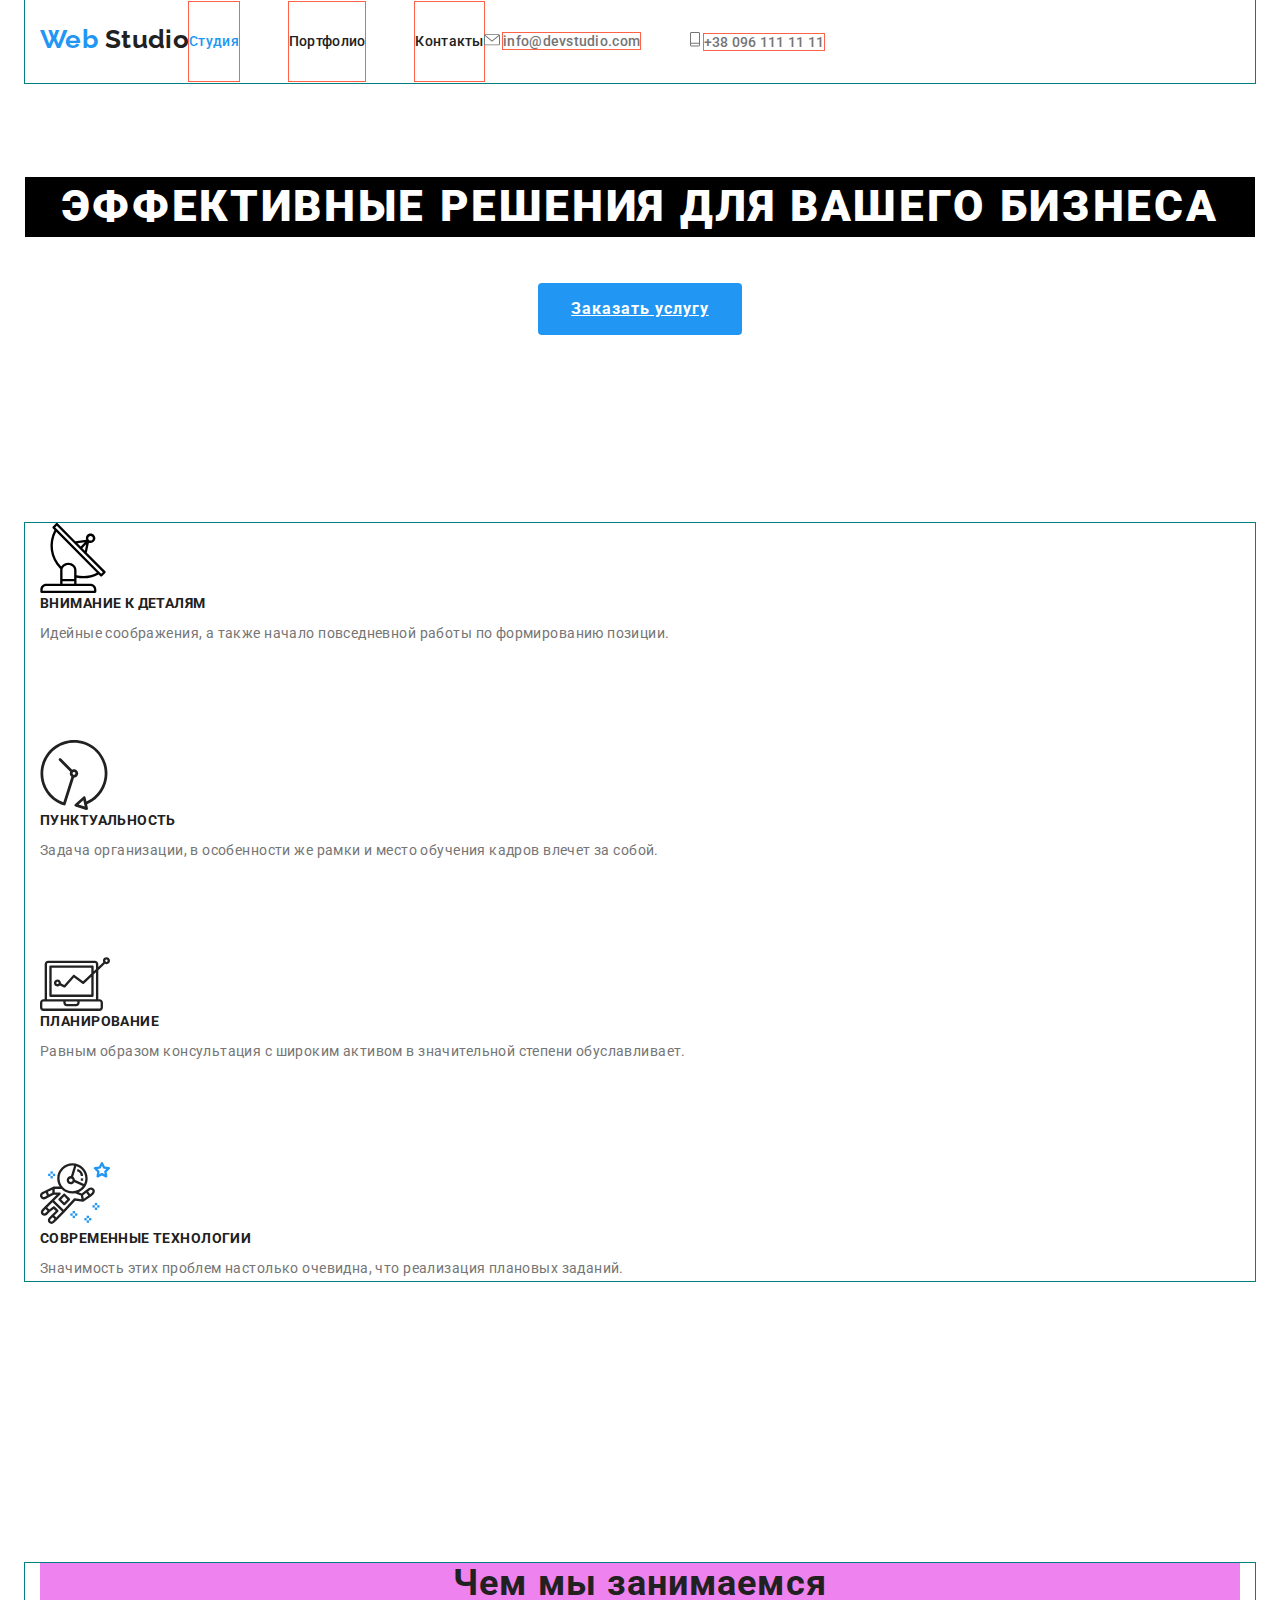
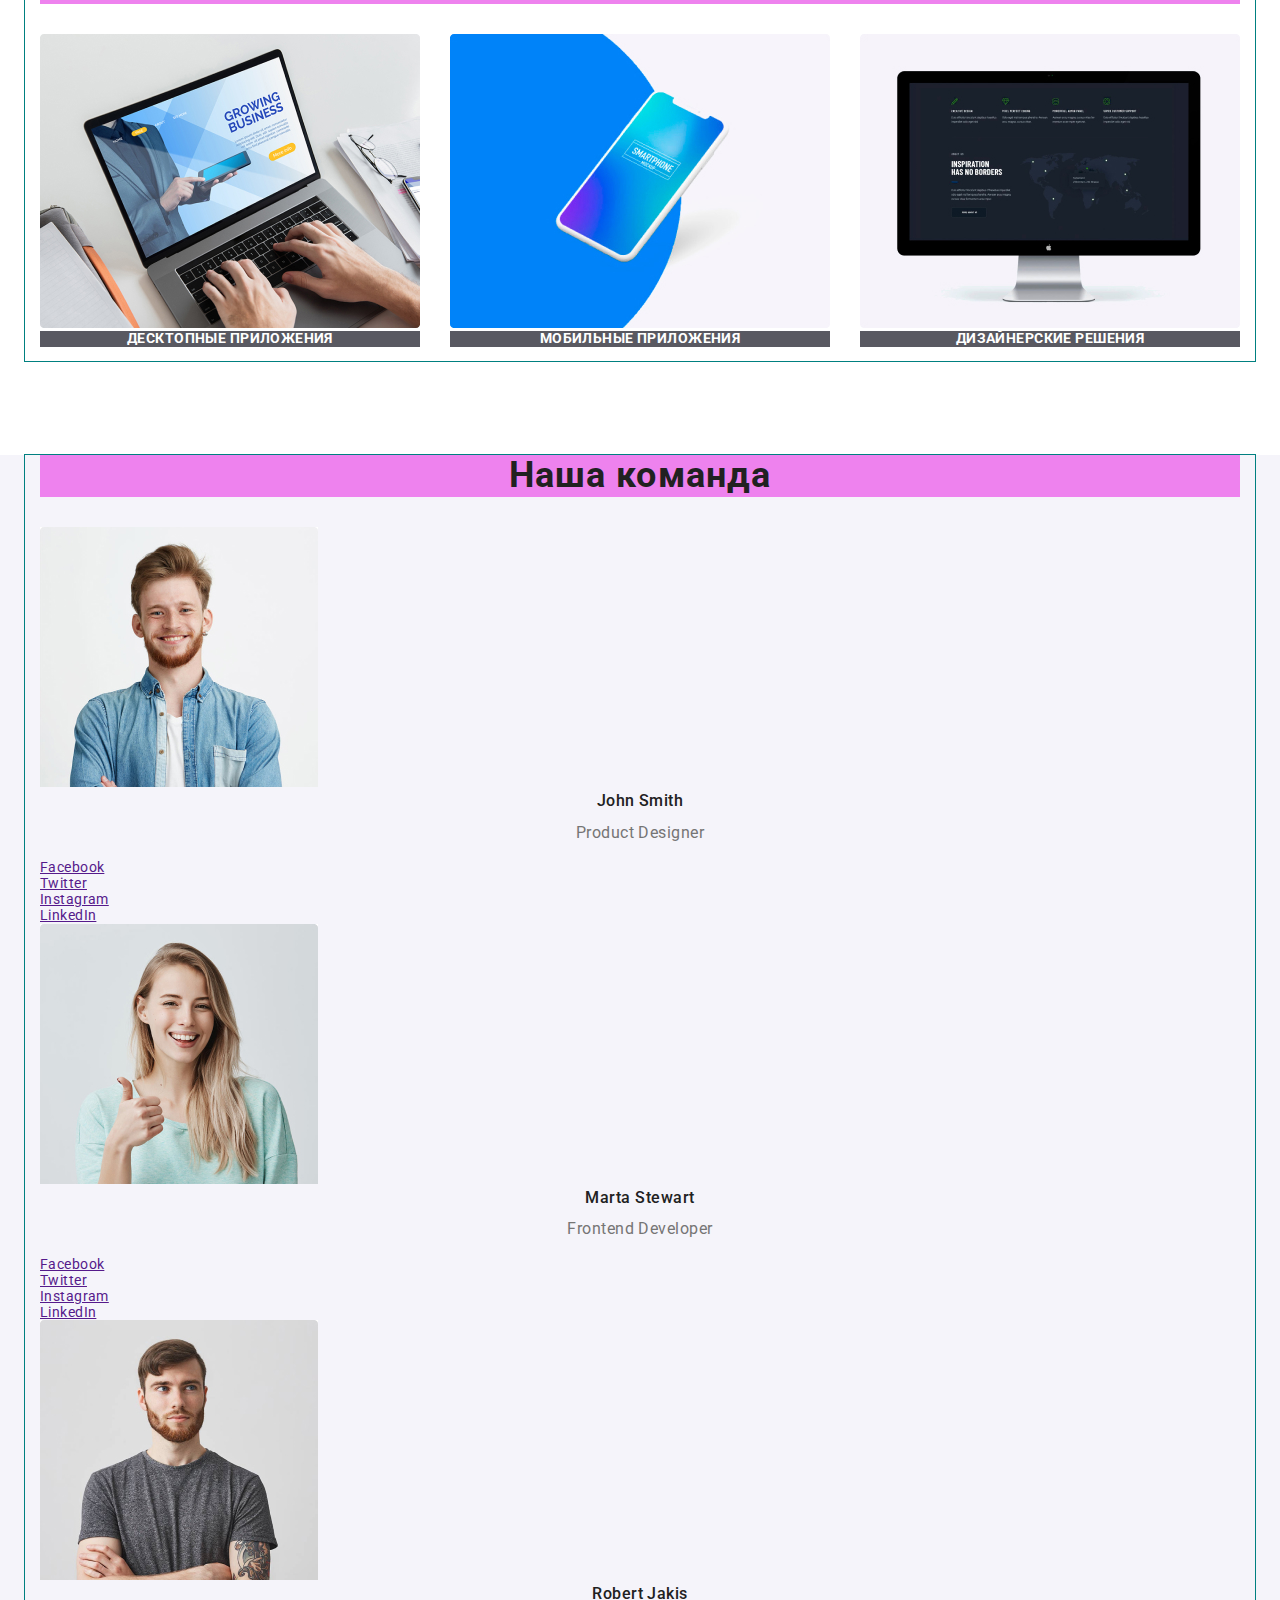
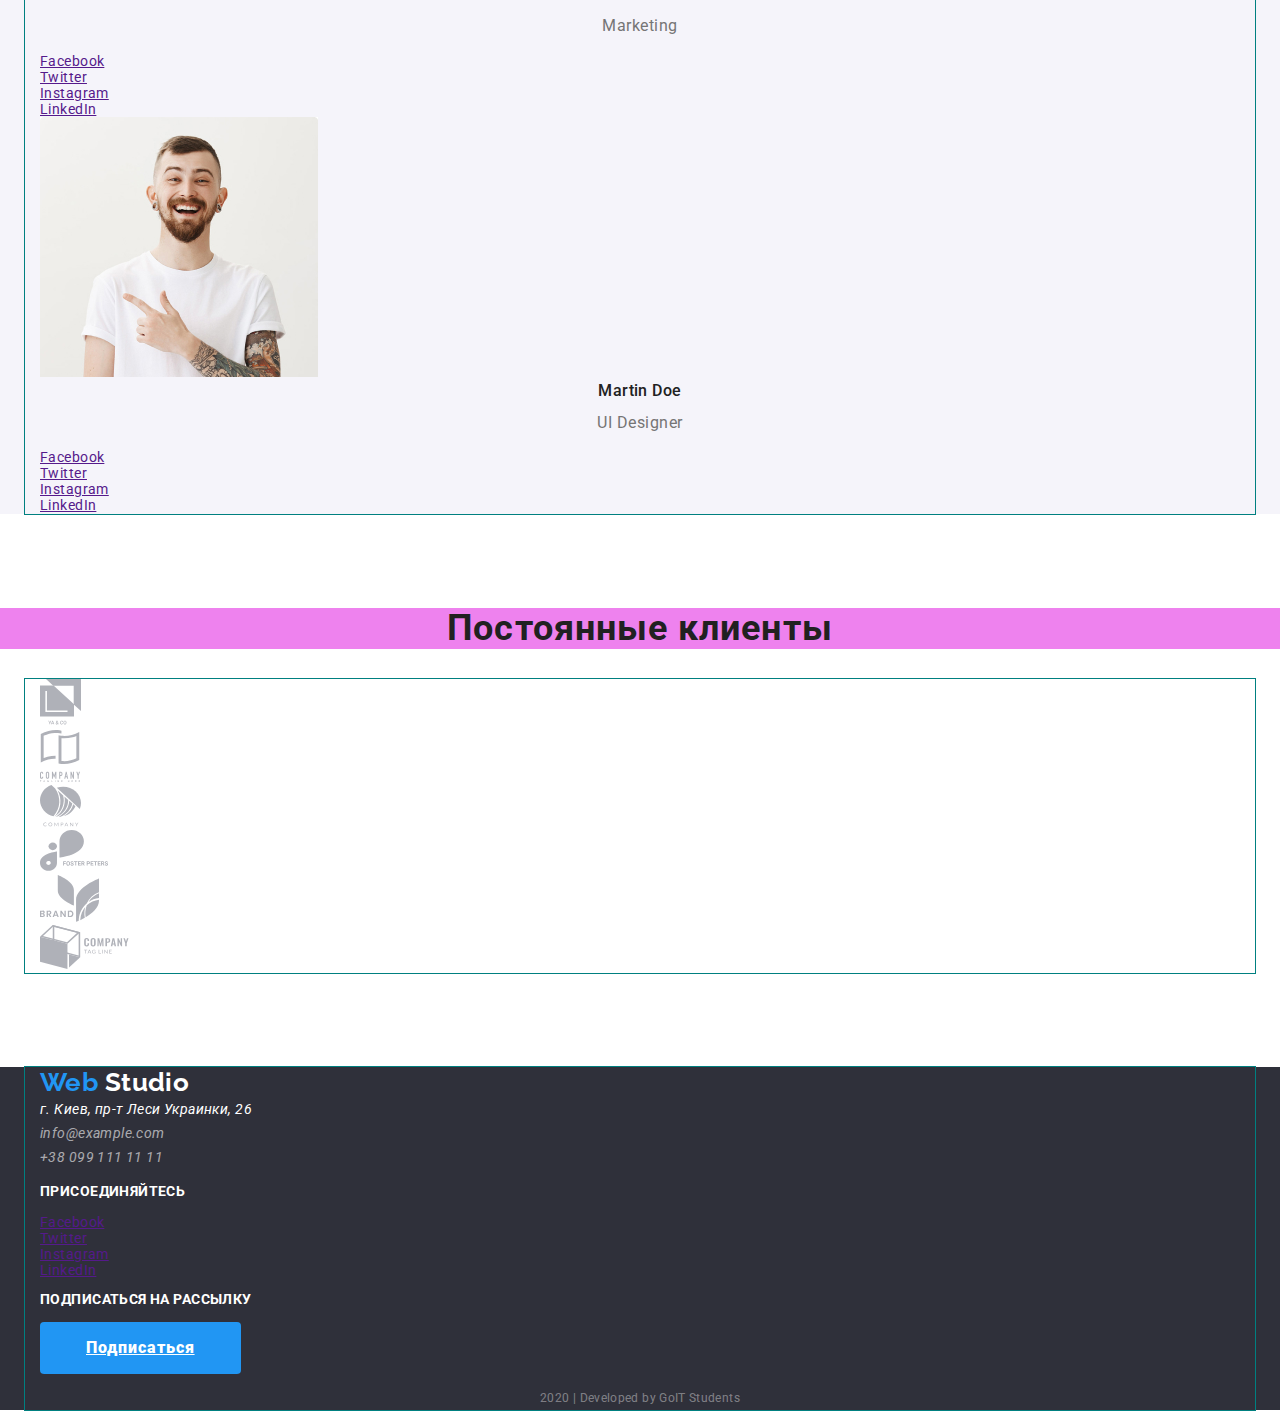
==== index.html @ ac3a770d "добавляет позхиционирование в хедерер" ====
<!DOCTYPE html>
<html lang="ru">
<head>
    <meta charset="UTF-8">
    <meta name="viewport" content="width=device-width, initial-scale=1.0">
    <title>Homework 2</title>
    <link href="https://fonts.googleapis.com/css2?family=Raleway:wght@700&family=Roboto:wght@400;500;700;900&display=swap" rel="stylesheet">
    <link rel="stylesheet" href="https://cdnjs.cloudflare.com/ajax/libs/modern-normalize/0.6.0/modern-normalize.min.css">
    <link rel="stylesheet" href="./css/common.css">
    <link rel="stylesheet" href="./css/styles.css">
    </head>
<body>
  
    <!--Шапка проэкта-->
  <header>
  <div class="container ">
    <div class="page-header">
      <nav class="main-nav">
        <div class="logo"><a lang="en" href="" class="logo">  Web <span class="back">Studio</span> </a></div>
          <ul class="site-nav list">
            <li class="item"><a href="./index.html" class="link current">Студия</a></li>
            <li class="item"><a href="./portfolio.html" class="link">Портфолио</a></li>
            <li class="item"><a href="./contacts.html" class="link">Контакты</a></li>
          </ul>
      </nav>

       <ul class="connection-nav list">
          <li class="item"><img src="./images/Vector.svg" alt="address mail">
            <a href="mailto:info@devstudio.com" class="link">info@devstudio.com</a></li>
          <li class="item"><img src="./images/Vector1.svg" alt="number tel">
            <a href="tel:+30961111111" class="link">+38 096 111 11 11</a></li>
        </ul>
    </div>
  </header>
    
  <!--Банер-->
  <main>
  <section class="section">
     <div class="section-hero">
        <h1 class="service">ЭФФЕКТИВНЫЕ РЕШЕНИЯ ДЛЯ ВАШЕГО БИЗНЕСА</h1>
        <a href="" class="button primary">Заказать услугу</a>
    </div>
  </section>
  
  <!--Функционал-->
  <section class="section">
    <div class="container">
      <ul class="features">
        <li> 
            <a href=""><img src="./images/sputnik.svg" alt="спутник"></a>
            <h2 class="title">ВНИМАНИЕ К ДЕТАЛЯМ</h2>
            <p class="text">Идейные соображения, а также начало повседневной работы по формированию позиции.</p>
        </li>
        <li>
            <a href=""><img src="./images/clock.svg" alt="часы"></a>
            <h2 class="title">Пунктуальность</h2>
            <p class="text">Задача организации, в особенности же рамки и место обучения кадров влечет за собой.</p>
        </li>
        <li>
            <a href=""><img src="./images/diagram.svg" alt="диаграмма"></a>
            <h2 class="title">Планирование</h2>
            <p class="text">Равным образом консультация с широким активом в значительной степени обуславливает.</p>

        </li>
        <li>
            <a href=""><img src="./images/astronaut.svg" alt="астронавт"></a>
            <h2 class="title">Современные технологии</h2>
            <p class="text">Значимость этих проблем настолько очевидна, что реализация плановых заданий.</p>
        </li>
    </ul>
    </div>
  </section>
    
  <!-- Перечень занятий -->
  <section class="section">
    <div class="container">
      <h2 class="section-title">Чем мы занимаемся</h2>
        <ul class="scroll">
         <li class="works">
          <a href=""> <img src="./images/box1.jpg" width="380" height="294" alt="картинка"></a>    
          <h3 class="title">ДЕСКТОПНЫЕ ПРИЛОЖЕНИЯ</h3>
          </li>
          <li class="works">
          <a href=""><img src="./images/box2.jpg" width="380" height="294" alt="картинка"></a>
          <h3 class="title">МОБИЛЬНЫЕ ПРИЛОЖЕНИЯ</h3>
          </li>
          <li class="works">
          <a href=""><img src="./images/box3.jpg" width="380" height="294" alt="картинка"></a>    
          <h3 class="title">ДИЗАЙНЕРСКИЕ РЕШЕНИЯ</h3>
          </li>
        </ul>        
    </div>    
  </section>
  
  <!--Команда-->
  <section class="section-team">
   <div class="container">
    <h2 class="section-title">Наша команда</h2>
    <ul class="team">
      <li>
         <img src="./images/john.jpg" width="278" height="260" alt="фото">
         <h3 class="title">John Smith</h3>
         <p class="profession">Product Designer</p>
    <ul>
      <li><a href="" aria-label="Ссылка на Facebook">Facebook</a></li>
      <li><a href="" aria-label="Ссылка на Twitter">Twitter</a></li>
      <li><a href="" aria-label="Ссылка на Instagram">Instagram</a></li>
      <li><a href="" aria-label="Ссылка на LinkedIn">LinkedIn</a></li>
    </ul>
      </li>
      <li>
        <img src="./images/marta.jpg" width="278" height="260" alt="фото">
        <h3 class="title">Marta Stewart</h3>
        <p class="profession">Frontend Developer</p>
        <ul>
        <li><a href="" aria-label="Ссылка на Facebook">Facebook</a></li>
        <li><a href="" aria-label="Ссылка на Twitter">Twitter</a></li>
        <li><a href="" aria-label="Ссылка на Instagram">Instagram</a></li>
        <li><a href="" aria-label="Ссылка на LinkedIn">LinkedIn</a></li>
    </ul>
      </li>
      <li>
        <img src="./images/robert.jpg" width="278" height="260" alt="фото">
        <h3 class="title">Robert Jakis</h3>
        <p class="profession">Marketing</p>
    <ul>
        <li><a href="" aria-label="Ссылка на Facebook">Facebook</a></li>
        <li><a href="" aria-label="Ссылка на Twitter">Twitter</a></li>
        <li><a href="" aria-label="Ссылка на Instagram">Instagram</a></li>
        <li><a href="" aria-label="Ссылка на LinkedIn">LinkedIn</a></li>
    </ul>
      </li>
      <li>
        <img src="./images/Martin.jpg" width="278" height="260" alt="фото">
        <h3 class="title">Martin Doe</h3>
        <p class="profession">UI Designer</p>
        <ul>
            <li><a href="" aria-label="Ссылка на Facebook">Facebook</a></li>
            <li><a href="" aria-label="Ссылка на Twitter">Twitter</a></li>
            <li><a href="" aria-label="Ссылка на Instagram">Instagram</a></li>
            <li><a href="" aria-label="Ссылка на LinkedIn">LinkedIn</a></li>
        </ul>
      </li>
     </ul>  
   </div>    
  </section>
  
  <!--Clients-->
  <section class="section">
    <h2 class="section-title">Постоянные клиенты</h2>
    <div class="container">
      <ul class="clients">
        <li><a href=""><img src="./images/Client1.svg" alt="компания"></a></li>
        <li><a href=""><img src="./images/Client2.svg" alt="компания"></a></li>
        <li><a href=""><img src="./images/Client3.svg" alt="компания"></a></li>
        <li><a href=""><img src="./images/Client4.svg" alt="компания"></a></li>
        <li><a href=""><img src="./images/Client5.svg" alt="компания"></a></li>
        <li><a href=""><img src="./images/Client6.svg" alt="компания"></a></li>
    </ul>
    </div>
  </section>
  </main>
    
  <!--Футер-->
  <footer>
    <div class="container">
      <a lang="en" href="" class="logo">Web <span class="wite">Studio</span></a>
    <address class="address">
        г. Киев, пр-т Леси Украинки, 26
    </address>

    <address class="contacts-address">
      <ul>
        <li><a href="mailto:info@example.com" class="link">info@example.com</a></li>
        <li><a href="tel:+380991111111" class="link">+38 099 111 11 11</a></li>
      </ul>
    </address>
    <p class="finish">ПРИСОЕДИНЯЙТЕСЬ</p>
    <ul>
        <li><a href="" aria-label="Ссылка на Facebook">Facebook</a></li>
        <li><a href="" aria-label="Ссылка на Twitter">Twitter</a></li>
        <li><a href="" aria-label="Ссылка на Instagram">Instagram</a></li>
        <li><a href="" aria-label="Ссылка на LinkedIn">LinkedIn</a></li>
    </ul>
    <p class="finish">ПОДПИСАТЬСЯ НА РАССЫЛКУ</p>
    <a href="" class="button secondary">Подписаться</a>
    <p class="developed">2020 | Developed by GoIT Students </p>
    </div>
  </footer>

  </body>
  </html>
---- css/common.css ----
:root{
    --primary-text-color: #757575;
    --title-text-color: #212121;
    --accent-color: #2196F3;
    --wite-color: #FFFFFF;
    --fill-silver: #F5F4FA;
  
}

body{
    background-color: var(--wite-color);
    color: var(--title-text-color);

    font-family: Roboto, sans-serif;
    font-size: 14px;
    letter-spacing: 0.03em
        
}

.logo{
    padding-top: 24px;
    padding-bottom: 25px;

    color: var(--accent-color);

    font-family: Raleway, sans-serif ;
    font-weight: 700;
    font-size: 26px;
    line-height: 1.2;
    text-decoration: none;
}
.logo:hover,
.logo:focus{
    color: var(--accent-color);
}

ul{
    list-style: none;
    margin-bottom: 0;
    margin-top: 0;
    padding: 0;
}

/* Site nav */

.site-nav{
    display: flex;
    align-items: center;   
}

.site-nav .item + .item{
    margin-left: 50px;
}

.site-nav .link{
    display: block;
    padding-top: 32px;
    padding-bottom: 32px;

    color: var(--title-text-color);
    font-weight: 500;
    line-height: 1.14;
    letter-spacing: 0.02em;
    text-decoration: none;

    outline: 1px solid tomato;
}

.site-nav .link:hover, 
.site-nav .link:focus{
    color: var(--accent-color);
}

.site-nav .link.current{
    color: var(--accent-color);
} 

.connection-nav .item {
    padding-top: 32px;
    padding-bottom: 32px;
}

.connection-nav{
    display: flex;
    align-items: center;
}

.connection-nav .item + .item{
    margin-left: 50px;
}
.connection-nav .link{
    color: var(--primary-text-color);

    font-weight: 500;
    line-height: 1.14;
    letter-spacing: 0.02em;
    text-decoration: none;
    outline: 1px solid tomato;
}

.connection-nav .link:hover,
.connection-nav .link:focus{
    color: var(--accent-color);
}

/* footer */

footer{
    background-color: #2F303A;   
}

.address{
    color: var(--wite-color);
    font-weight: 400;
    font-size: 14px;
    line-height: 1.71;
    letter-spacing: 0.03em;
}

.contacts-address .link{
    color: rgba(255, 255, 255, 0.6);
    font-weight: 400;
    font-size: 14px;
    line-height: 1.71;
    letter-spacing: 0.03em;
    text-decoration: none;
}

.developed{
    color: rgba(255, 255, 255, 0.4);
    font-weight: normal;
    font-size: 12px;
    line-height: 2;
    text-align: center;
    letter-spacing: 0.03em;
}

.finish{
    color: var(--wite-color);
    font-weight: bold;
    font-size: 14px;
    line-height: 1.14;
    letter-spacing: 0.03em;
    text-transform: uppercase;
}
---- css/styles.css ----
/* Основной цвет текста #212121 */

/* Вторичный цвет текста #757575 */

/* белый цвет #FFFFFF */

/* вторичный цвет фона #F5F4FA */

/* акцент  #2196F3 */

/* Оформление слова Studio */
.wite{
    color: var(--wite-color);
}
.back{
    color: var(--title-text-color);
    font-family: Raleway
}

/* Button */

.button{
    color: var(--wite-color);
    background: var(--accent-color);

    display: inline-block;
    align-items: center;
    text-align: center;
    border-radius: 4px;
    min-width: 200px;
    border: 1px solid transparent;

}

.button.primary{
    font-weight: 700;
    font-size: 16px;
    line-height: 1.87;
    letter-spacing: 0.06em;

    padding: 10px 32px;
}

.button.secondary{
    font-weight: 900;
    font-size: 16px;
    line-height: 1.87;
    letter-spacing: 0.06em;

    padding: 10px 45px;
}

/* Разметка шапки */

.container{
    margin-left: auto;
    margin-right: auto;
    padding-left: 15px;
    padding-right: 15px;
    
    width: 1230px;

    outline: 1px solid teal;
}

.main-nav{
    display: flex;
}

.page-header{
    display: flex;
}


/* Hero */

.section-hero .service{
    font-weight: 900;
    font-size: 44px;
    line-height: 1.36;
    letter-spacing: 0.06em;
    text-transform: uppercase;
    margin-top: 0;
    margin-bottom: 46px;

    color: var(--wite-color);;
    background-color: black;
}

.section-hero{
    width: 1230px;
    margin-left: auto;
    margin-right: auto;
    text-align: center;
}

/* Section */

.section{
    padding-top: 94px;
    padding-bottom: 94px;
}

.section-title{
    margin-top: 0px;
    
    color: var(--title-text-color);
    font-weight: 700;
    font-size: 36px;
    line-height: 1.16;
    text-align: center;
    letter-spacing: 0.03em;

    background-color: violet;
}


/* Feauters */

.features .title{
    margin-top: 0px;
    margin-bottom: 10px;
    color: var(--titlt-text-color);
    font-weight: 700;
    font-size: 14px;
    line-height: 1.14;
    letter-spacing: 0.03em;
    text-transform: uppercase;
}

.features .text{
    margin-top: 0px;
    margin-bottom: 94px;
    color: var(--primary-text-color);
    font-weight: 400;
    font-size: 14px;
    line-height: 1.71;
    letter-spacing: 0.03em;
}

 /* Перечень занятий */

 .section .scroll{
     display: flex;
 }

 .scroll .works + .works{
     margin-left: 30px;
 }

.scroll .title{
    margin-top: 0px;
    font-weight: bold;
    font-size: 14px;
    line-height: 1.14;
    text-align: center;
    letter-spacing: 0.03em;
    text-transform: uppercase;

    color: var(--wite-color);;
    background-color: rgba(47, 48, 58, 0.8);

}

/* Команда */
.section-team{
    background-color: var(--fill-silver);
}
.team .title{
    margin-top: 0px;
    margin-bottom: 10px;

    color: var(--title-text-color);

    font-weight: 500;
    font-size: 16px;
    line-height: 1.35;
    text-align: center;
    letter-spacing: 0.03em;
}

.team .profession{
    margin-top: 0px;
    margin-bottom: 16px;

    color: var(--primary-text-color);

    font-weight: 400;
    font-size: 16px;
    line-height: 1.35;
    text-align: center;
    letter-spacing: 0.03em;
}

/* Клиент */


/*scc для portfolio*/
.section-project{
    text-align: center;
}

.project-portfolio .portfolio{
    padding: 6px 22px;
    font-weight: 500;
    font-size: 16px;
    line-height: 1.6;
    background: #F5F4FA;
    letter-spacing: 0.03em;
    border-radius: 4px;
}

.project-portfolio .portfolio:hover,
.project-portfolio .portfolio:focus{
    color: var(--wite-color);
    background-color: var(--accent-color);
}


.project .project-img{
    text-decoration: none;
}

.project .title{
    margin-top: 0px;
    margin-bottom: 4px;

    color: var(--title-text-color);

    font-weight: bold;
    font-size: 18px;
    line-height: 2;
    letter-spacing: 0.06em;
}

.project .text{
    margin-top: 0px;
    margin-bottom: 0px;

    color: var(--primary-text-color);

    font-weight: 400;
    font-size: 16px;
    line-height: 1.87;
    letter-spacing: 0.03em;
}

.project .text-overlay{
    margin-top: 0px;
    margin-bottom: 0px;

    font-weight: 400;
    font-size: 18px;
    line-height: 1.56;
    letter-spacing: 0.03em;
    
    color: #FFFFFF;
    background-color: black;
}

.is-hidden{
    display: none;
}
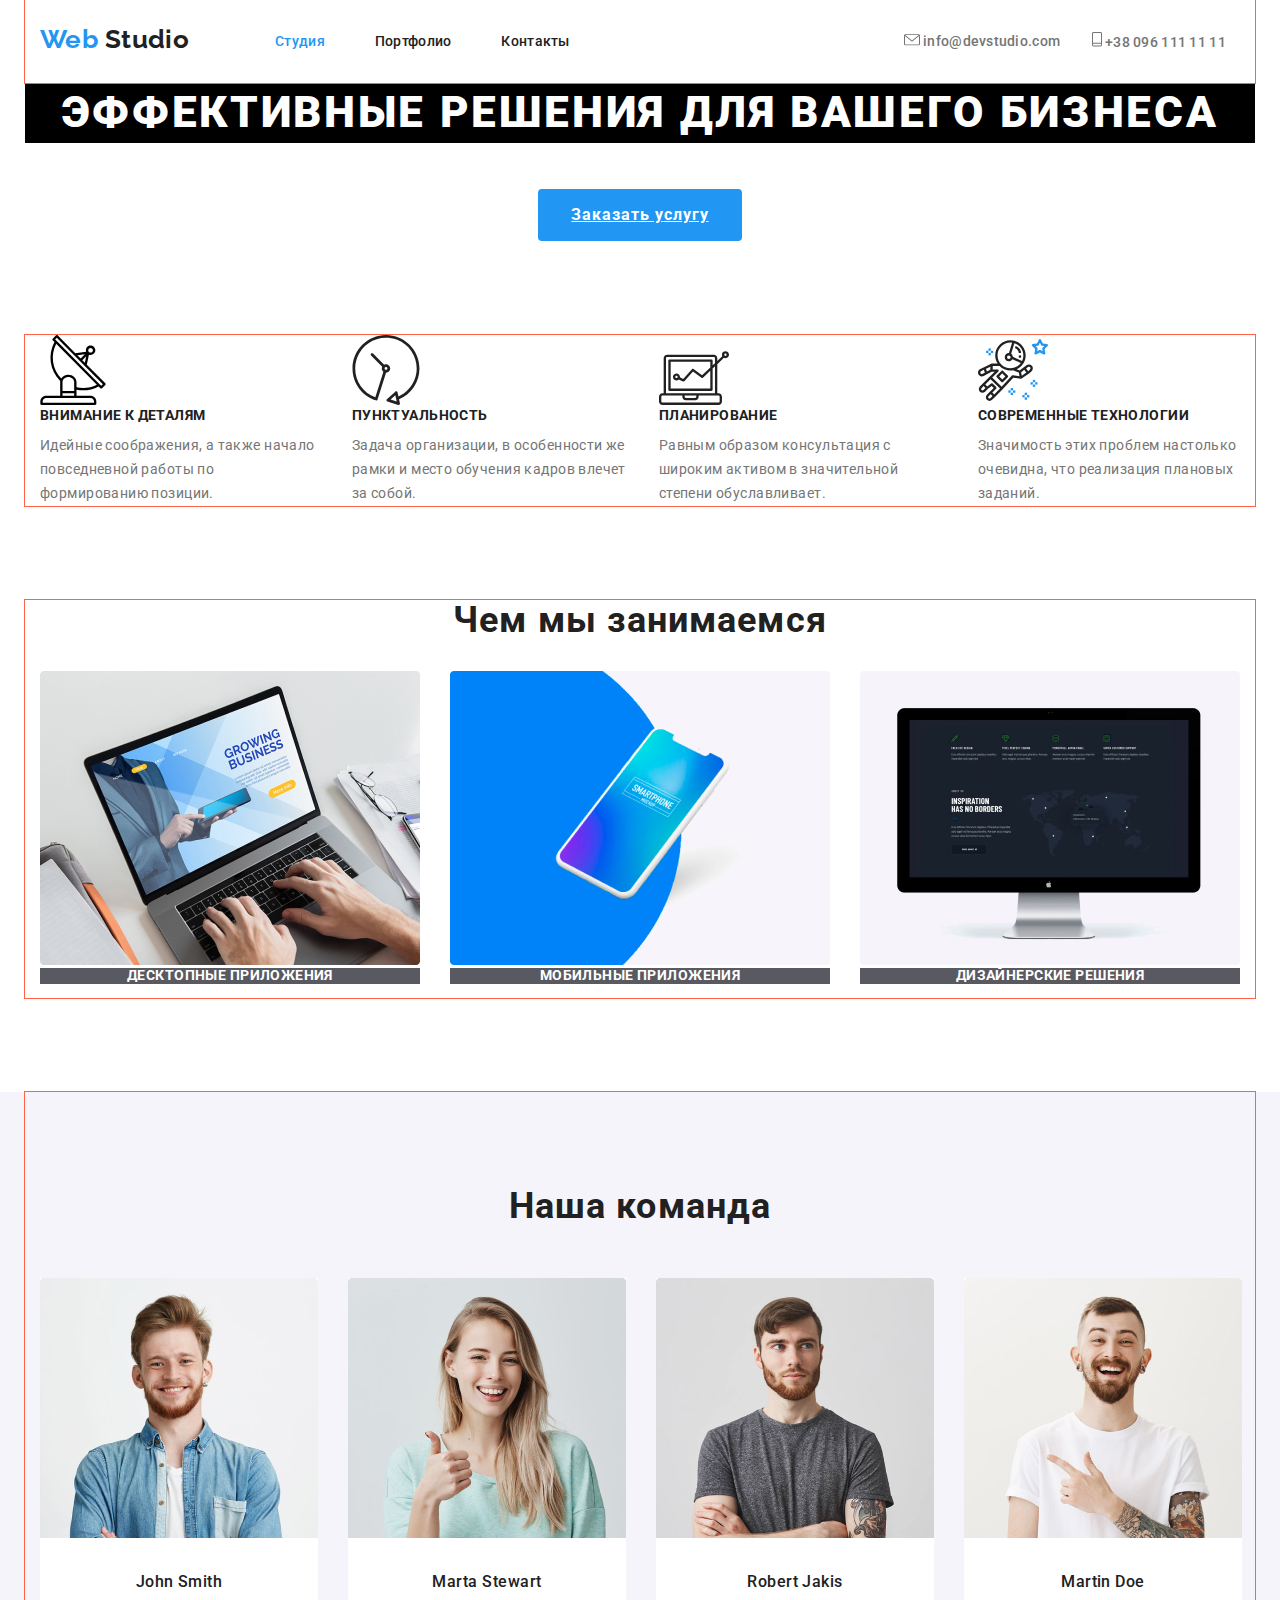
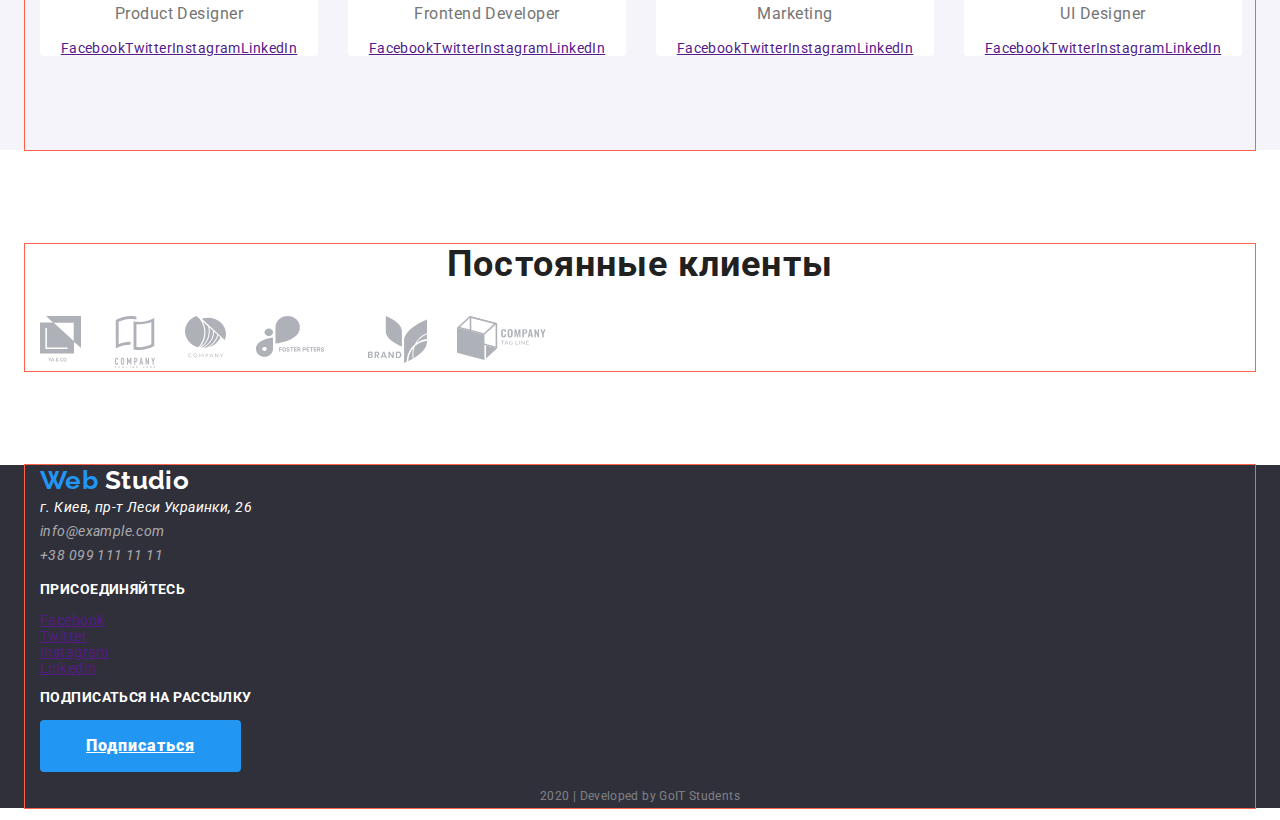
==== commit 4cf9cf77: "Изменяет стили на странице студиа" ====
--- a/index.html
+++ b/index.html
@@ -3,7 +3,7 @@
 <head>
     <meta charset="UTF-8">
     <meta name="viewport" content="width=device-width, initial-scale=1.0">
-    <title>Homework 2</title>
+    <title>Homework </title>
     <link href="https://fonts.googleapis.com/css2?family=Raleway:wght@700&family=Roboto:wght@400;500;700;900&display=swap" rel="stylesheet">
     <link rel="stylesheet" href="https://cdnjs.cloudflare.com/ajax/libs/modern-normalize/0.6.0/modern-normalize.min.css">
     <link rel="stylesheet" href="./css/common.css">
@@ -13,24 +13,24 @@
   
     <!--Шапка проэкта-->
   <header>
-  <div class="container ">
-    <div class="page-header">
+  <div class="container page-header ">
       <nav class="main-nav">
-        <div class="logo"><a lang="en" href="" class="logo">  Web <span class="back">Studio</span> </a></div>
+        <a lang="en" href="" class="logo">  Web <span class="back">Studio</span> </a>
           <ul class="site-nav list">
             <li class="item"><a href="./index.html" class="link current">Студия</a></li>
             <li class="item"><a href="./portfolio.html" class="link">Портфолио</a></li>
             <li class="item"><a href="./contacts.html" class="link">Контакты</a></li>
           </ul>
       </nav>
-
-       <ul class="connection-nav list">
+       <div class="contact">
+        <ul class="connection-nav list">
           <li class="item"><img src="./images/Vector.svg" alt="address mail">
             <a href="mailto:info@devstudio.com" class="link">info@devstudio.com</a></li>
           <li class="item"><img src="./images/Vector1.svg" alt="number tel">
             <a href="tel:+30961111111" class="link">+38 096 111 11 11</a></li>
         </ul>
-    </div>
+     </div>
+  </div>
   </header>
     
   <!--Банер-->
@@ -47,23 +47,23 @@
     <div class="container">
       <ul class="features">
         <li> 
-            <a href=""><img src="./images/sputnik.svg" alt="спутник"></a>
+            <a href="" class="page"><img src="./images/sputnik.svg" alt="спутник"></a>
             <h2 class="title">ВНИМАНИЕ К ДЕТАЛЯМ</h2>
             <p class="text">Идейные соображения, а также начало повседневной работы по формированию позиции.</p>
         </li>
         <li>
-            <a href=""><img src="./images/clock.svg" alt="часы"></a>
+            <a href="" class="page"><img src="./images/clock.svg" alt="часы"></a>
             <h2 class="title">Пунктуальность</h2>
             <p class="text">Задача организации, в особенности же рамки и место обучения кадров влечет за собой.</p>
         </li>
         <li>
-            <a href=""><img src="./images/diagram.svg" alt="диаграмма"></a>
+            <a href="" class="page"><img src="./images/diagram.svg" alt="диаграмма"></a>
             <h2 class="title">Планирование</h2>
             <p class="text">Равным образом консультация с широким активом в значительной степени обуславливает.</p>
 
         </li>
         <li>
-            <a href=""><img src="./images/astronaut.svg" alt="астронавт"></a>
+            <a href="" class="page"><img src="./images/astronaut.svg" alt="астронавт"></a>
             <h2 class="title">Современные технологии</h2>
             <p class="text">Значимость этих проблем настолько очевидна, что реализация плановых заданий.</p>
         </li>
@@ -95,46 +95,46 @@
   <!--Команда-->
   <section class="section-team">
    <div class="container">
-    <h2 class="section-title">Наша команда</h2>
+    <h2 class="section-title people">Наша команда</h2>
     <ul class="team">
-      <li>
-         <img src="./images/john.jpg" width="278" height="260" alt="фото">
+      <li class="commands">
+         <img class="foto" src="./images/john.jpg" width="278" height="260" alt="фото">
          <h3 class="title">John Smith</h3>
          <p class="profession">Product Designer</p>
-    <ul>
+    <ul class="social">
       <li><a href="" aria-label="Ссылка на Facebook">Facebook</a></li>
       <li><a href="" aria-label="Ссылка на Twitter">Twitter</a></li>
       <li><a href="" aria-label="Ссылка на Instagram">Instagram</a></li>
       <li><a href="" aria-label="Ссылка на LinkedIn">LinkedIn</a></li>
     </ul>
       </li>
-      <li>
-        <img src="./images/marta.jpg" width="278" height="260" alt="фото">
+      <li class="commands">
+        <img class="foto" src="./images/marta.jpg" width="278" height="260" alt="фото">
         <h3 class="title">Marta Stewart</h3>
         <p class="profession">Frontend Developer</p>
-        <ul>
+      <ul class="social">
         <li><a href="" aria-label="Ссылка на Facebook">Facebook</a></li>
         <li><a href="" aria-label="Ссылка на Twitter">Twitter</a></li>
         <li><a href="" aria-label="Ссылка на Instagram">Instagram</a></li>
         <li><a href="" aria-label="Ссылка на LinkedIn">LinkedIn</a></li>
     </ul>
       </li>
-      <li>
-        <img src="./images/robert.jpg" width="278" height="260" alt="фото">
+      <li class="commands">
+        <img class="foto" src="./images/robert.jpg" width="278" height="260" alt="фото">
         <h3 class="title">Robert Jakis</h3>
         <p class="profession">Marketing</p>
-    <ul>
+    <ul class="social">
         <li><a href="" aria-label="Ссылка на Facebook">Facebook</a></li>
         <li><a href="" aria-label="Ссылка на Twitter">Twitter</a></li>
         <li><a href="" aria-label="Ссылка на Instagram">Instagram</a></li>
         <li><a href="" aria-label="Ссылка на LinkedIn">LinkedIn</a></li>
     </ul>
       </li>
-      <li>
-        <img src="./images/Martin.jpg" width="278" height="260" alt="фото">
+      <li class="commands">
+        <img class="foto" src="./images/Martin.jpg" width="278" height="260" alt="фото">
         <h3 class="title">Martin Doe</h3>
         <p class="profession">UI Designer</p>
-        <ul>
+        <ul class="social">
             <li><a href="" aria-label="Ссылка на Facebook">Facebook</a></li>
             <li><a href="" aria-label="Ссылка на Twitter">Twitter</a></li>
             <li><a href="" aria-label="Ссылка на Instagram">Instagram</a></li>
@@ -147,8 +147,8 @@
   
   <!--Clients-->
   <section class="section">
-    <h2 class="section-title">Постоянные клиенты</h2>
-    <div class="container">
+    <div class="container box">
+     <h2 class="section-title">Постоянные клиенты</h2>
       <ul class="clients">
         <li><a href=""><img src="./images/Client1.svg" alt="компания"></a></li>
         <li><a href=""><img src="./images/Client2.svg" alt="компания"></a></li>
@@ -156,7 +156,7 @@
         <li><a href=""><img src="./images/Client4.svg" alt="компания"></a></li>
         <li><a href=""><img src="./images/Client5.svg" alt="компания"></a></li>
         <li><a href=""><img src="./images/Client6.svg" alt="компания"></a></li>
-    </ul>
+      </ul>
     </div>
   </section>
   </main>
@@ -175,7 +175,7 @@
         <li><a href="tel:+380991111111" class="link">+38 099 111 11 11</a></li>
       </ul>
     </address>
-    <p class="finish">ПРИСОЕДИНЯЙТЕСЬ</p>
+      <p class="finish">ПРИСОЕДИНЯЙТЕСЬ</p>
     <ul>
         <li><a href="" aria-label="Ссылка на Facebook">Facebook</a></li>
         <li><a href="" aria-label="Ссылка на Twitter">Twitter</a></li>
--- a/css/common.css
+++ b/css/common.css
@@ -18,6 +18,7 @@
 }
 
 .logo{
+    margin-right: 86px;
     padding-top: 24px;
     padding-bottom: 25px;
 
@@ -62,8 +63,6 @@
     line-height: 1.14;
     letter-spacing: 0.02em;
     text-decoration: none;
-
-    outline: 1px solid tomato;
 }
 
 .site-nav .link:hover, 
@@ -85,17 +84,18 @@
     align-items: center;
 }
 
-.connection-nav .item + .item{
-    margin-left: 50px;
+.connection-nav li + li{
+    margin-left: 31.5px;
 }
 .connection-nav .link{
-    color: var(--primary-text-color);
+    padding-top: 32px;
+    padding-bottom: 32px;
+   color: var(--primary-text-color);
 
     font-weight: 500;
     line-height: 1.14;
     letter-spacing: 0.02em;
     text-decoration: none;
-    outline: 1px solid tomato;
 }
 
 .connection-nav .link:hover,
--- a/css/styles.css
+++ b/css/styles.css
@@ -60,15 +60,20 @@
     
     width: 1230px;
 
-    outline: 1px solid teal;
+    outline: 1px solid tomato;
 }
 
 .main-nav{
     display: flex;
+    
 }
 
 .page-header{
     display: flex;
+}
+
+.contact{
+    margin-left: 334px;
 }
 
 
@@ -97,7 +102,6 @@
 /* Section */
 
 .section{
-    padding-top: 94px;
     padding-bottom: 94px;
 }
 
@@ -110,12 +114,24 @@
     line-height: 1.16;
     text-align: center;
     letter-spacing: 0.03em;
-
-    background-color: violet;
 }
 
 
 /* Feauters */
+
+.features{
+    display: flex;
+    align-items: baseline;
+}
+
+.features li + li{
+    margin-left: 29px;
+}
+
+.features > .page{
+    align-items: center;
+    /* margin-bottom: 30px; */
+}
 
 .features .title{
     margin-top: 0px;
@@ -130,7 +146,7 @@
 
 .features .text{
     margin-top: 0px;
-    margin-bottom: 94px;
+    margin-bottom: 0px;
     color: var(--primary-text-color);
     font-weight: 400;
     font-size: 14px;
@@ -140,7 +156,7 @@
 
  /* Перечень занятий */
 
- .section .scroll{
+  .section .scroll{
      display: flex;
  }
 
@@ -163,9 +179,37 @@
 }
 
 /* Команда */
+
+.people{
+    padding-top: 94px;
+    margin-bottom: 50px;
+}
+
 .section-team{
     background-color: var(--fill-silver);
-}
+
+}
+
+.commands{
+    margin-bottom: 94px;
+    background: #FFFFFF;
+    border-radius: 4px;
+
+/* box-shadow: 0px 2px 1px rgba(0, 0, 0, 0.2), 0px 1px 1px rgba(0, 0, 0, 0.14), 0px 1px 3px rgba(0, 0, 0, 0.12); */
+}
+
+.commands > .foto{
+    margin-bottom: 30px;
+}
+
+.team{
+    display: flex;
+}
+
+.team .commands + .commands{
+    margin-left: 30px;
+}
+
 .team .title{
     margin-top: 0px;
     margin-bottom: 10px;
@@ -192,7 +236,27 @@
     letter-spacing: 0.03em;
 }
 
+.social{
+    display: flex;
+    justify-content: center;
+
+}
+
+
+
 /* Клиент */
+
+.box{
+    margin-top: 94px;
+}
+
+.clients{
+    display: flex;
+}
+
+.clients li + li{
+    margin-left: 30px;
+}
 
 
 /*scc для portfolio*/
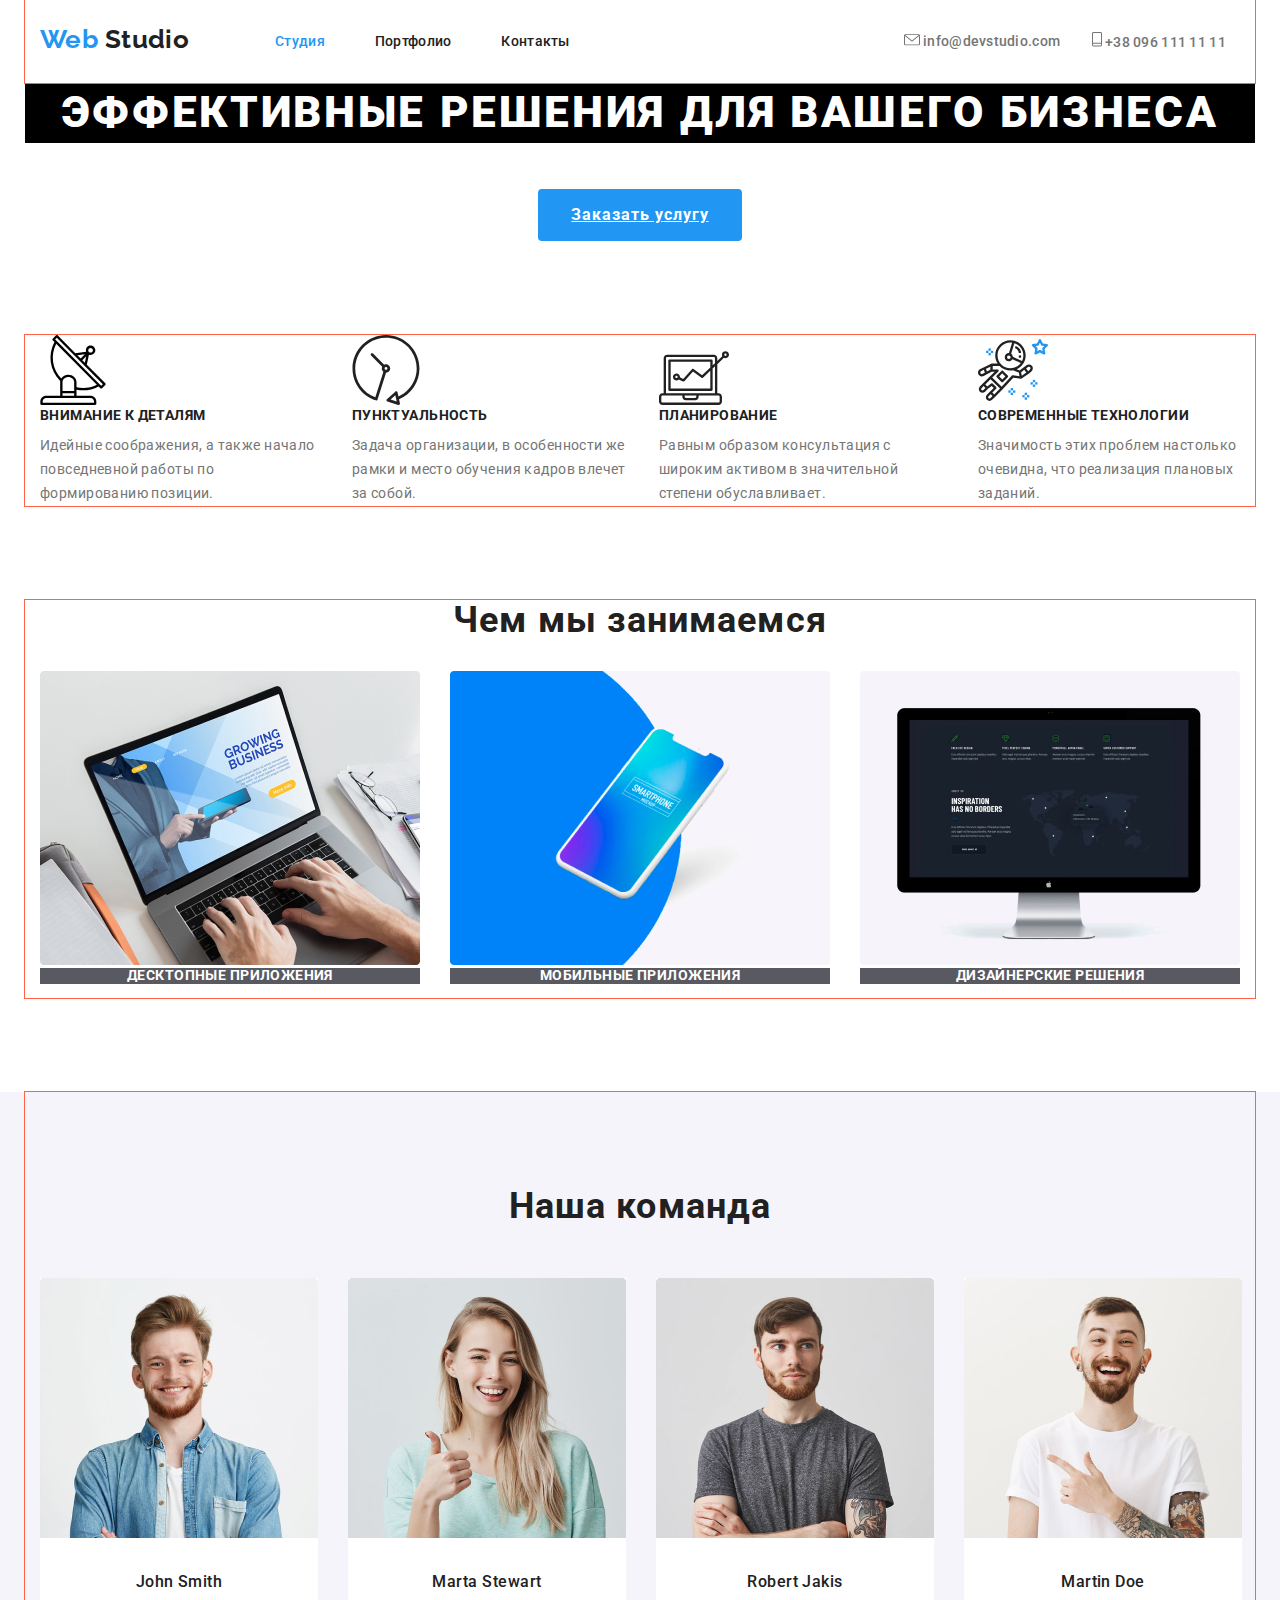
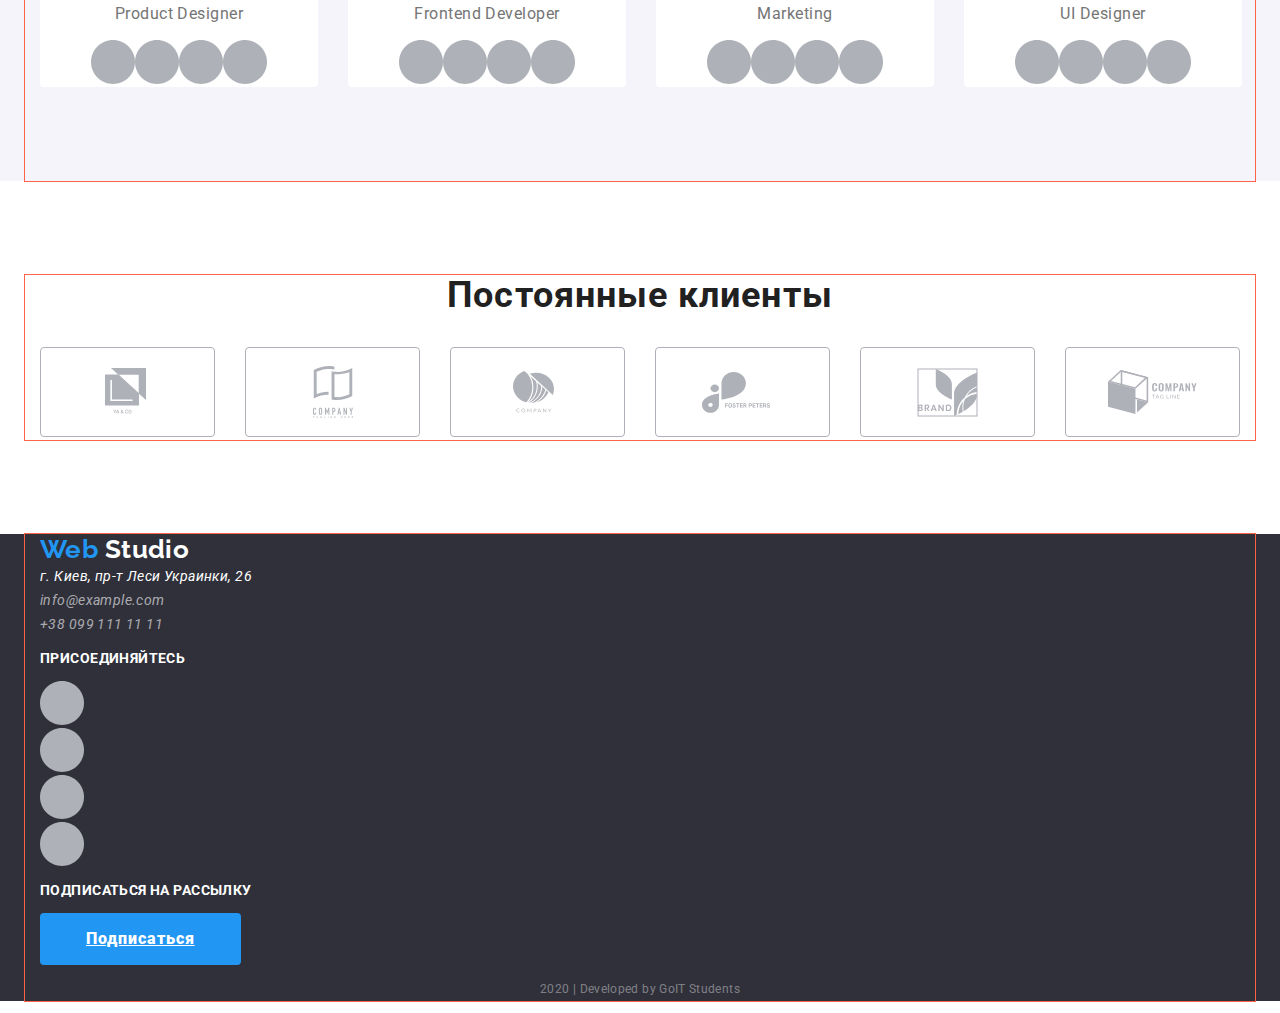
==== commit 41a3afd7: "доделан футер" ====
--- a/index.html
+++ b/index.html
@@ -102,10 +102,10 @@
          <h3 class="title">John Smith</h3>
          <p class="profession">Product Designer</p>
     <ul class="social">
-      <li><a href="" aria-label="Ссылка на Facebook">Facebook</a></li>
-      <li><a href="" aria-label="Ссылка на Twitter">Twitter</a></li>
-      <li><a href="" aria-label="Ссылка на Instagram">Instagram</a></li>
-      <li><a href="" aria-label="Ссылка на LinkedIn">LinkedIn</a></li>
+      <li><a href=""><img src="./images/Ellipse.svg" alt=""></a></li>
+      <li><a href=""><img src="./images/Ellipse.svg" alt=""></a></li>
+      <li><a href=""><img src="./images/Ellipse.svg" alt=""></a></li>
+      <li><a href=""><img src="./images/Ellipse.svg" alt=""></a></li>
     </ul>
       </li>
       <li class="commands">
@@ -113,10 +113,10 @@
         <h3 class="title">Marta Stewart</h3>
         <p class="profession">Frontend Developer</p>
       <ul class="social">
-        <li><a href="" aria-label="Ссылка на Facebook">Facebook</a></li>
-        <li><a href="" aria-label="Ссылка на Twitter">Twitter</a></li>
-        <li><a href="" aria-label="Ссылка на Instagram">Instagram</a></li>
-        <li><a href="" aria-label="Ссылка на LinkedIn">LinkedIn</a></li>
+        <li><a href=""><img src="./images/Ellipse.svg" alt=""></a></li>
+        <li><a href=""><img src="./images/Ellipse.svg" alt=""></a></li>
+        <li><a href=""><img src="./images/Ellipse.svg" alt=""></a></li>
+        <li><a href=""><img src="./images/Ellipse.svg" alt=""></a></li>
     </ul>
       </li>
       <li class="commands">
@@ -124,10 +124,10 @@
         <h3 class="title">Robert Jakis</h3>
         <p class="profession">Marketing</p>
     <ul class="social">
-        <li><a href="" aria-label="Ссылка на Facebook">Facebook</a></li>
-        <li><a href="" aria-label="Ссылка на Twitter">Twitter</a></li>
-        <li><a href="" aria-label="Ссылка на Instagram">Instagram</a></li>
-        <li><a href="" aria-label="Ссылка на LinkedIn">LinkedIn</a></li>
+        <li><a href=""><img src="./images/Ellipse.svg" alt=""></a></li>
+        <li><a href=""><img src="./images/Ellipse.svg" alt=""></a></li>
+        <li><a href=""><img src="./images/Ellipse.svg" alt=""></a></li>
+        <li><a href=""><img src="./images/Ellipse.svg" alt=""></a></li>
     </ul>
       </li>
       <li class="commands">
@@ -135,10 +135,10 @@
         <h3 class="title">Martin Doe</h3>
         <p class="profession">UI Designer</p>
         <ul class="social">
-            <li><a href="" aria-label="Ссылка на Facebook">Facebook</a></li>
-            <li><a href="" aria-label="Ссылка на Twitter">Twitter</a></li>
-            <li><a href="" aria-label="Ссылка на Instagram">Instagram</a></li>
-            <li><a href="" aria-label="Ссылка на LinkedIn">LinkedIn</a></li>
+            <li><a href=""><img src="./images/Ellipse.svg" alt=""></a></li>
+            <li><a href=""><img src="./images/Ellipse.svg" alt=""></a></li>
+            <li><a href=""><img src="./images/Ellipse.svg" alt=""></a></li>
+            <li><a href=""><img src="./images/Ellipse.svg" alt=""></a></li>
         </ul>
       </li>
      </ul>  
@@ -163,27 +163,36 @@
     
   <!--Футер-->
   <footer>
-    <div class="container">
-      <a lang="en" href="" class="logo">Web <span class="wite">Studio</span></a>
-    <address class="address">
-        г. Киев, пр-т Леси Украинки, 26
-    </address>
-
-    <address class="contacts-address">
-      <ul>
-        <li><a href="mailto:info@example.com" class="link">info@example.com</a></li>
-        <li><a href="tel:+380991111111" class="link">+38 099 111 11 11</a></li>
+  <div class="container">
+      <div class="endbox">
+        <div class="end">
+          <div class="logotipe"><a lang="en" href="" class="logo">Web <span class="wite">Studio</span></a></div>
+      <address class="address">
+          г. Киев, пр-т Леси Украинки, 26
+      </address>
+  
+      <address class="contacts-address">
+        <ul>
+          <li><a href="mailto:info@example.com" class="link">info@example.com</a></li>
+          <li><a href="tel:+380991111111" class="link">+38 099 111 11 11</a></li>
+        </ul>
+      </address>
+      </div>
+      <div class="invitation">
+          <p class="finish">ПРИСОЕДИНЯЙТЕСЬ</p>
+      <ul class="finish-social">
+          <li><a href=""><img src="./images/Ellipse.svg" alt="Ссылка на Facebook"></a></li>
+          <li><a href=""><img src="./images/Ellipse.svg" alt="Ссылка на Twitter"></a></li>
+          <li><a href=""><img src="./images/Ellipse.svg" alt="Ссылка на Instagram"></a></li>
+          <li><a href=""><img src="./images/Ellipse.svg" alt="Ссылка на LinkedIn"></a></li>
       </ul>
-    </address>
-      <p class="finish">ПРИСОЕДИНЯЙТЕСЬ</p>
-    <ul>
-        <li><a href="" aria-label="Ссылка на Facebook">Facebook</a></li>
-        <li><a href="" aria-label="Ссылка на Twitter">Twitter</a></li>
-        <li><a href="" aria-label="Ссылка на Instagram">Instagram</a></li>
-        <li><a href="" aria-label="Ссылка на LinkedIn">LinkedIn</a></li>
-    </ul>
-    <p class="finish">ПОДПИСАТЬСЯ НА РАССЫЛКУ</p>
+      </div>
+    
+         <div class="finishbox">
+            <p class="finish">ПОДПИСАТЬСЯ НА РАССЫЛКУ</p>
     <a href="" class="button secondary">Подписаться</a>
+        </div>
+      </div>
     <p class="developed">2020 | Developed by GoIT Students </p>
     </div>
   </footer>
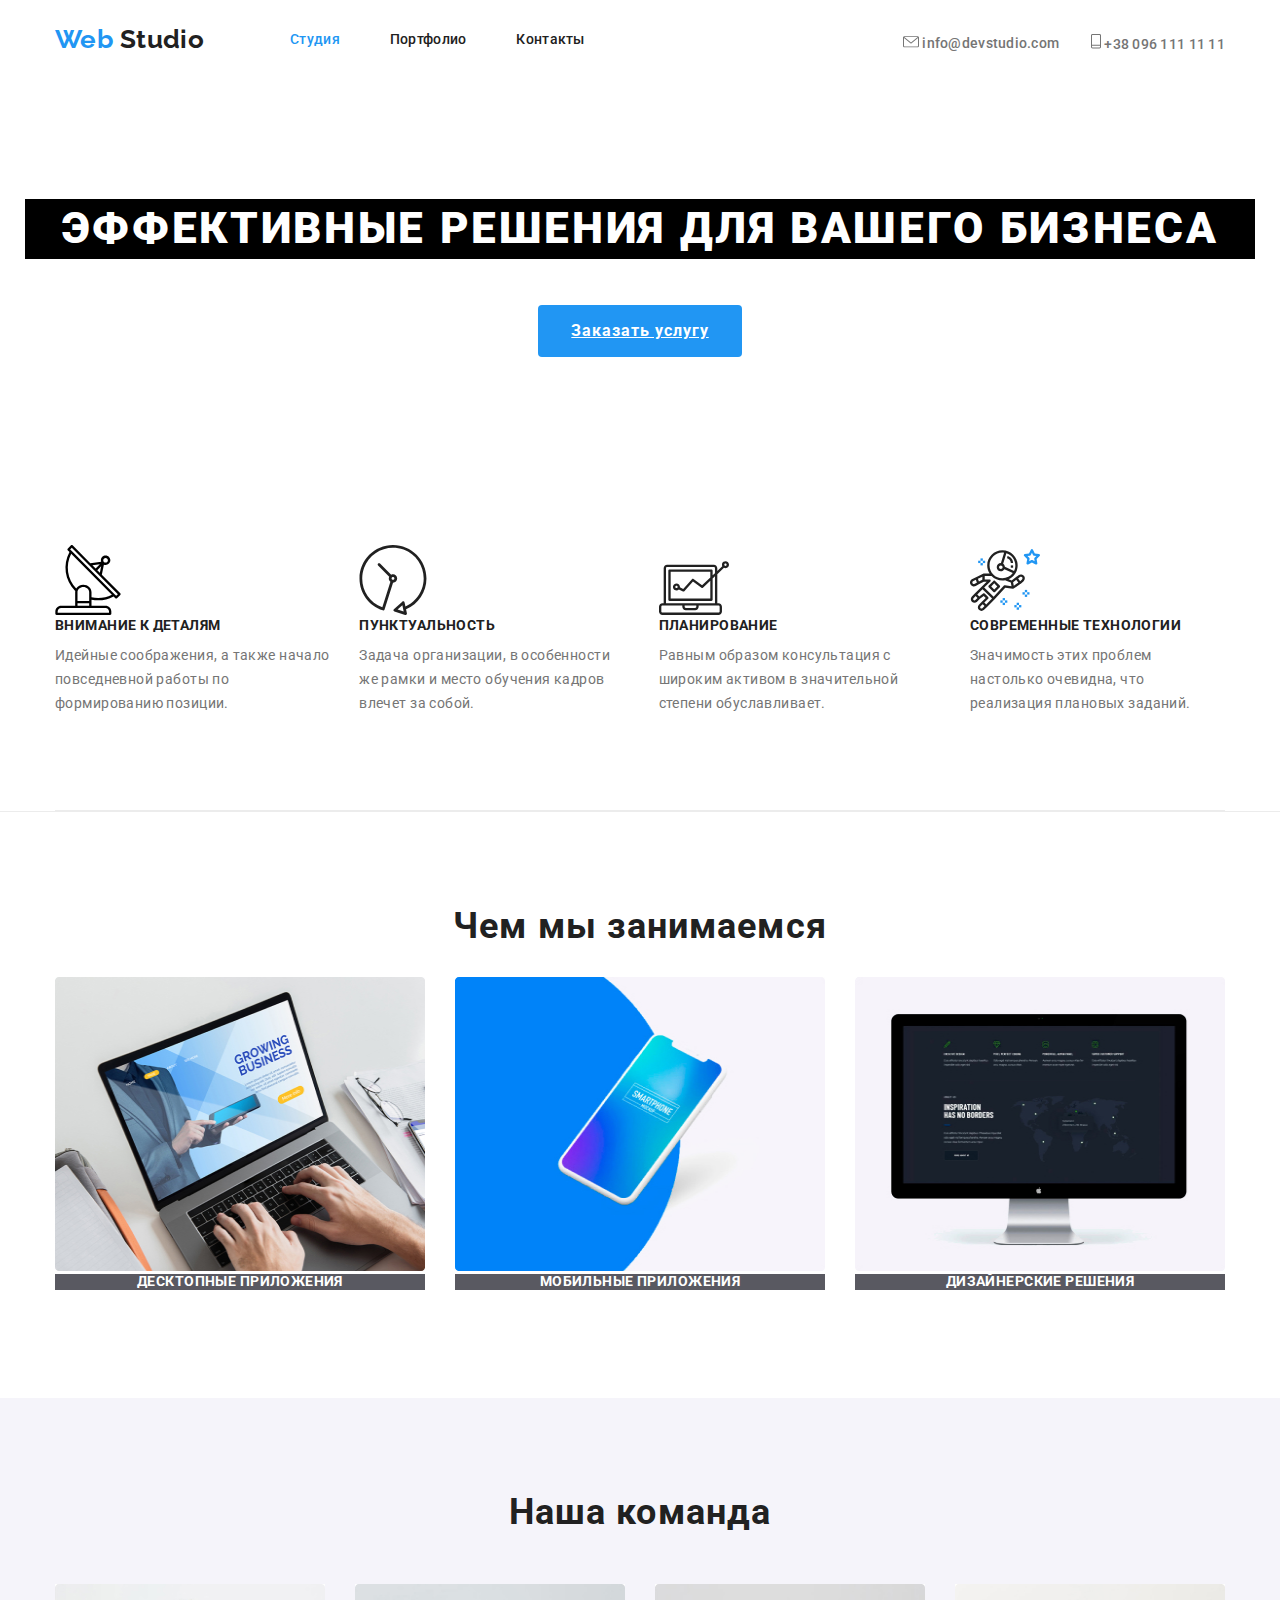
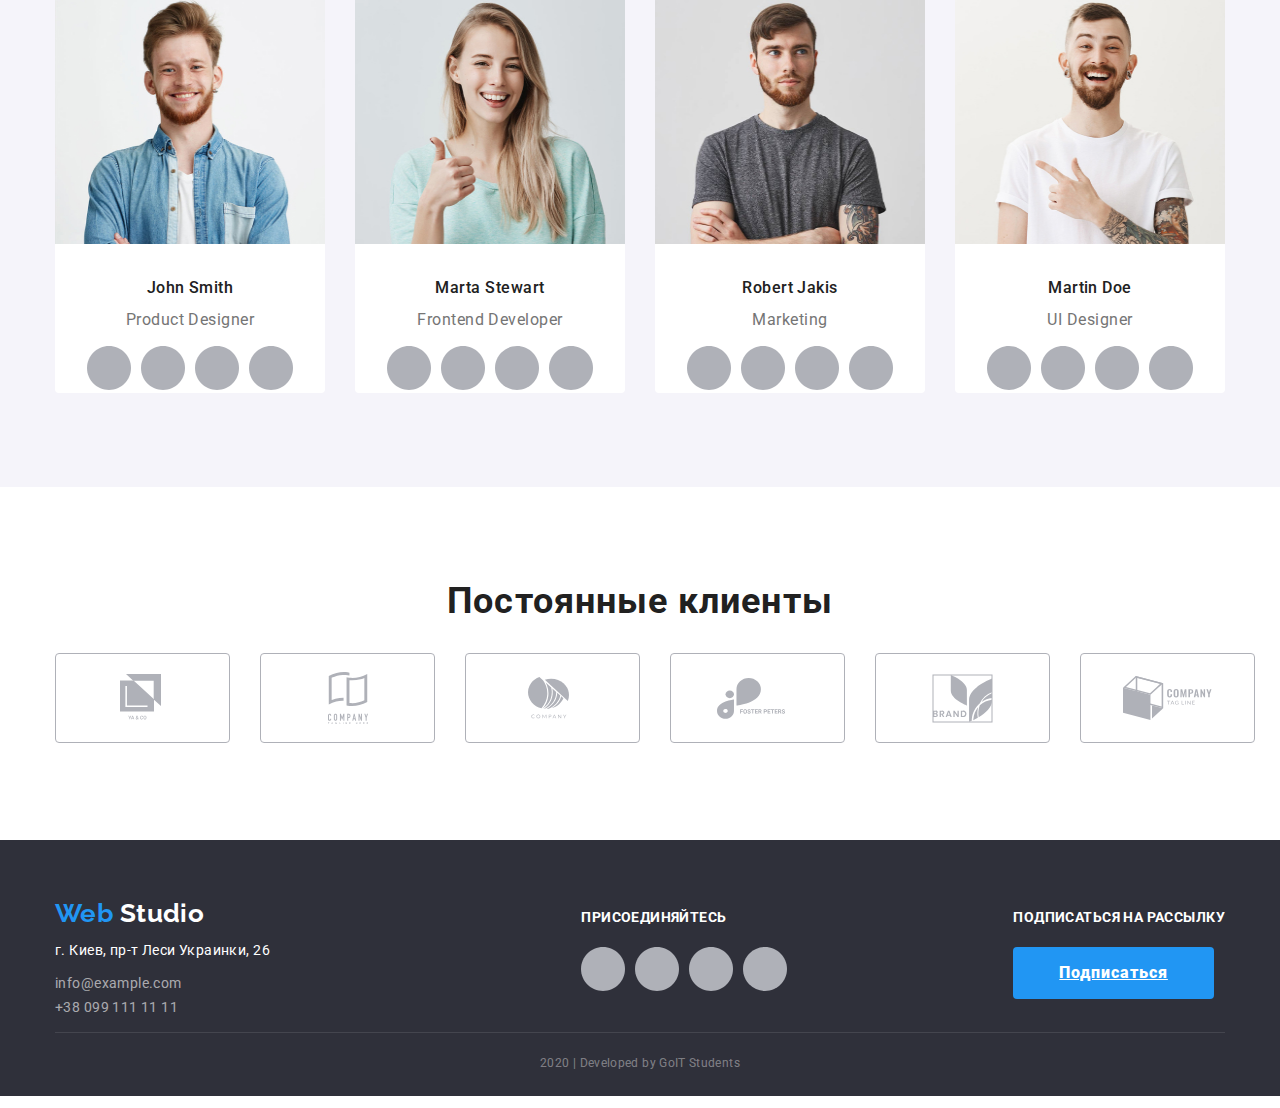
==== commit 5e3bd071: "Замена размеров" ====
--- a/index.html
+++ b/index.html
@@ -3,7 +3,7 @@
 <head>
     <meta charset="UTF-8">
     <meta name="viewport" content="width=device-width, initial-scale=1.0">
-    <title>Homework </title>
+    <title>Homework 3 </title>
     <link href="https://fonts.googleapis.com/css2?family=Raleway:wght@700&family=Roboto:wght@400;500;700;900&display=swap" rel="stylesheet">
     <link rel="stylesheet" href="https://cdnjs.cloudflare.com/ajax/libs/modern-normalize/0.6.0/modern-normalize.min.css">
     <link rel="stylesheet" href="./css/common.css">
@@ -15,7 +15,7 @@
   <header>
   <div class="container page-header ">
       <nav class="main-nav">
-        <a lang="en" href="" class="logo">  Web <span class="back">Studio</span> </a>
+        <a lang="en" href="./index.html" class="logo">  Web <span class="back">Studio</span> </a>
           <ul class="site-nav list">
             <li class="item"><a href="./index.html" class="link current">Студия</a></li>
             <li class="item"><a href="./portfolio.html" class="link">Портфолио</a></li>
@@ -43,7 +43,7 @@
   </section>
   
   <!--Функционал-->
-  <section class="section">
+  <section class="section features">
     <div class="container">
       <ul class="features">
         <li> 
@@ -77,15 +77,15 @@
       <h2 class="section-title">Чем мы занимаемся</h2>
         <ul class="scroll">
          <li class="works">
-          <a href=""> <img src="./images/box1.jpg" width="380" height="294" alt="картинка"></a>    
+          <a href=""> <img src="./images/box1.jpg" width="370" height="294" alt="картинка"></a>    
           <h3 class="title">ДЕСКТОПНЫЕ ПРИЛОЖЕНИЯ</h3>
           </li>
           <li class="works">
-          <a href=""><img src="./images/box2.jpg" width="380" height="294" alt="картинка"></a>
+          <a href=""><img src="./images/box2.jpg" width="370" height="294" alt="картинка"></a>
           <h3 class="title">МОБИЛЬНЫЕ ПРИЛОЖЕНИЯ</h3>
           </li>
           <li class="works">
-          <a href=""><img src="./images/box3.jpg" width="380" height="294" alt="картинка"></a>    
+          <a href=""><img src="./images/box3.jpg" width="370" height="294" alt="картинка"></a>    
           <h3 class="title">ДИЗАЙНЕРСКИЕ РЕШЕНИЯ</h3>
           </li>
         </ul>        
@@ -98,7 +98,7 @@
     <h2 class="section-title people">Наша команда</h2>
     <ul class="team">
       <li class="commands">
-         <img class="foto" src="./images/john.jpg" width="278" height="260" alt="фото">
+         <img class="foto" src="./images/john.jpg" width="270" height="260" alt="фото">
          <h3 class="title">John Smith</h3>
          <p class="profession">Product Designer</p>
     <ul class="social">
@@ -109,7 +109,7 @@
     </ul>
       </li>
       <li class="commands">
-        <img class="foto" src="./images/marta.jpg" width="278" height="260" alt="фото">
+        <img class="foto" src="./images/marta.jpg" width="270" height="260" alt="фото">
         <h3 class="title">Marta Stewart</h3>
         <p class="profession">Frontend Developer</p>
       <ul class="social">
@@ -120,7 +120,7 @@
     </ul>
       </li>
       <li class="commands">
-        <img class="foto" src="./images/robert.jpg" width="278" height="260" alt="фото">
+        <img class="foto" src="./images/robert.jpg" width="270" height="260" alt="фото">
         <h3 class="title">Robert Jakis</h3>
         <p class="profession">Marketing</p>
     <ul class="social">
@@ -131,7 +131,7 @@
     </ul>
       </li>
       <li class="commands">
-        <img class="foto" src="./images/Martin.jpg" width="278" height="260" alt="фото">
+        <img class="foto" src="./images/Martin.jpg" width="270" height="260" alt="фото">
         <h3 class="title">Martin Doe</h3>
         <p class="profession">UI Designer</p>
         <ul class="social">
@@ -147,7 +147,7 @@
   
   <!--Clients-->
   <section class="section">
-    <div class="container box">
+    <div class="container">
      <h2 class="section-title">Постоянные клиенты</h2>
       <ul class="clients">
         <li><a href=""><img src="./images/Client1.svg" alt="компания"></a></li>
@@ -166,7 +166,7 @@
   <div class="container">
       <div class="endbox">
         <div class="end">
-          <div class="logotipe"><a lang="en" href="" class="logo">Web <span class="wite">Studio</span></a></div>
+          <div class="logotipe"><a lang="en" href="./index.html" class="logo">Web <span class="wite">Studio</span></a></div>
       <address class="address">
           г. Киев, пр-т Леси Украинки, 26
       </address>
--- a/css/common.css
+++ b/css/common.css
@@ -105,12 +105,25 @@
 
 /* footer */
 
+.endbox{
+    display: flex;
+    align-items: baseline;
+    justify-content: space-between;
+}
+
 footer{
     background-color: #2F303A;   
 }
 
+.logotipe{
+    padding-top: 48px;
+    margin-bottom: 10px;
+}
+
 .address{
+    margin-bottom: 9px;
     color: var(--wite-color);
+    font-style: inherit;
     font-weight: 400;
     font-size: 14px;
     line-height: 1.71;
@@ -118,28 +131,54 @@
 }
 
 .contacts-address .link{
+    margin-bottom: 10px;
     color: rgba(255, 255, 255, 0.6);
+    font-style: normal;
     font-weight: 400;
     font-size: 14px;
     line-height: 1.71;
     letter-spacing: 0.03em;
     text-decoration: none;
+    
 }
 
 .developed{
+    padding-bottom: 21px;
+    padding-top: 18px;
+    border-top: 1px solid rgba(255, 255, 255, 0.1);
     color: rgba(255, 255, 255, 0.4);
-    font-weight: normal;
+    font-weight: 400;
     font-size: 12px;
     line-height: 2;
     text-align: center;
     letter-spacing: 0.03em;
 }
 
+
 .finish{
+    margin-bottom: 21px;
     color: var(--wite-color);
-    font-weight: bold;
+    font-weight: 700;
     font-size: 14px;
     line-height: 1.14;
     letter-spacing: 0.03em;
     text-transform: uppercase;
+}
+
+.finish-social{
+    display: flex;
+}
+
+.finish-social li + li{
+    margin-left: 10px;
+}
+
+.finishbox{
+    padding-top: 56px;
+    margin-left: 114px;
+}
+
+.invitation{
+    padding-top: 56px;
+    margin-left: 179px;
 }--- a/css/styles.css
+++ b/css/styles.css
@@ -58,9 +58,7 @@
     padding-left: 15px;
     padding-right: 15px;
     
-    width: 1230px;
-
-    outline: 1px solid tomato;
+    width: 1200px;
 }
 
 .main-nav{
@@ -70,10 +68,8 @@
 
 .page-header{
     display: flex;
-}
-
-.contact{
-    margin-left: 334px;
+    align-items: baseline;
+    justify-content: space-between;
 }
 
 
@@ -103,6 +99,7 @@
 
 .section{
     padding-bottom: 94px;
+    padding-top: 94px;
 }
 
 .section-title{
@@ -118,10 +115,14 @@
 
 
 /* Feauters */
-
+.section.features{
+    padding-bottom: 0px
+}
 .features{
     display: flex;
     align-items: baseline;
+    padding-bottom: 94px;
+    border-bottom: 1px solid #ECECEC;
 }
 
 .features li + li{
@@ -242,13 +243,13 @@
 
 }
 
+.social li + li{
+    margin-left: 10px;
+}
 
 
 /* Клиент */
 
-.box{
-    margin-top: 94px;
-}
 
 .clients{
     display: flex;
@@ -280,26 +281,58 @@
     background-color: var(--accent-color);
 }
 
+.project-portfolio{
+    padding-top: 93px;
+    padding-bottom: 50px;
+}
+
+.project{
+    display: flex;
+    flex-wrap: wrap;
+    margin-bottom: 94px;
+}
+
+ .item{
+     display: block;
+    margin-bottom: 20px;
+}
+
 
 .project .project-img{
     text-decoration: none;
-}
+    margin-right: 30px;
+    margin-bottom: 30px;
+    background: #FFFFFF;
+    border: 1px solid #EEEEEE;
+    border-radius: 5px;
+    width: calc((100% - 60px) / 3);
+}
+
+.project-img:nth-child(3n){
+    margin-right: 0px;
+}
+
+.project-img:nth-last-child(-n + 3){
+    margin-bottom: 0;
+}
+
+
 
 .project .title{
-    margin-top: 0px;
-    margin-bottom: 4px;
+    text-align: initial;
+    margin: 0px 24px 4px 24px;  
 
     color: var(--title-text-color);
 
-    font-weight: bold;
+    font-weight: 700;
     font-size: 18px;
     line-height: 2;
     letter-spacing: 0.06em;
 }
 
 .project .text{
-    margin-top: 0px;
-    margin-bottom: 0px;
+    text-align: initial;
+    margin: 0px 24px 20px 24px;
 
     color: var(--primary-text-color);
 
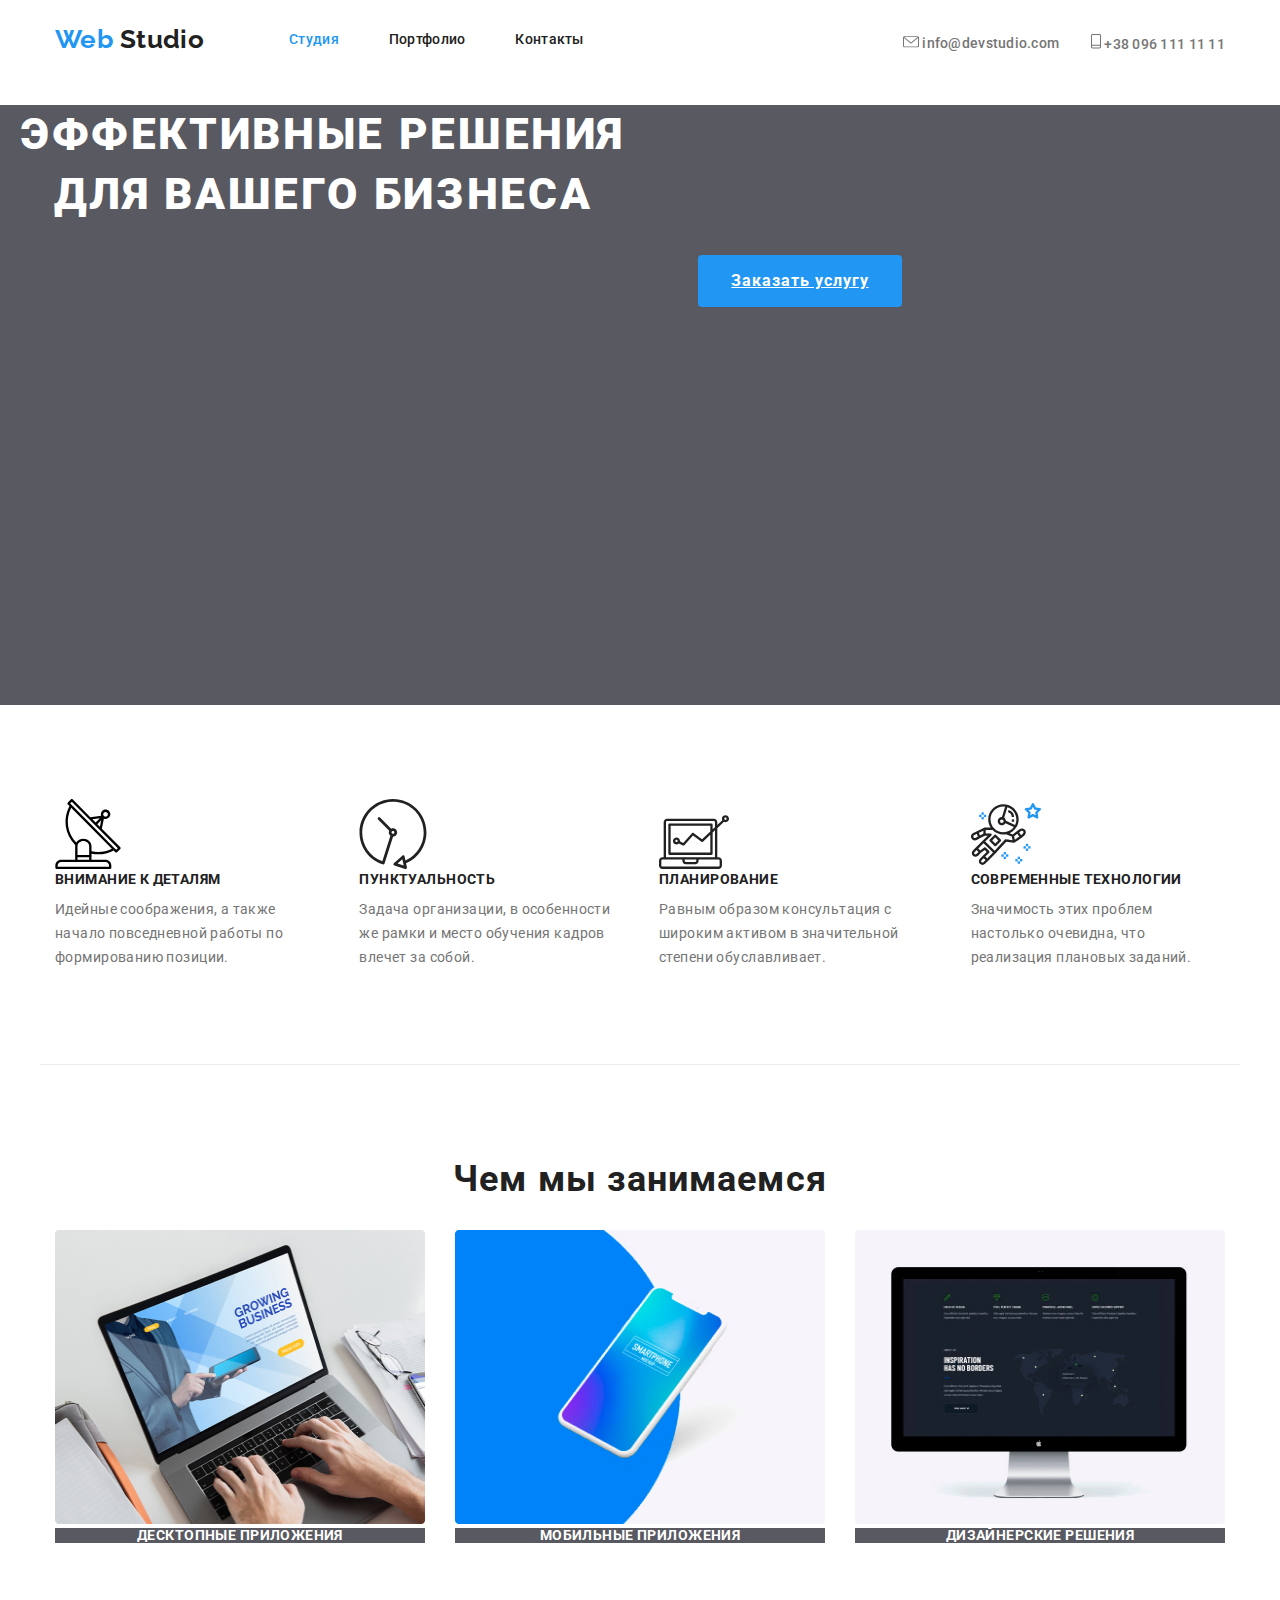
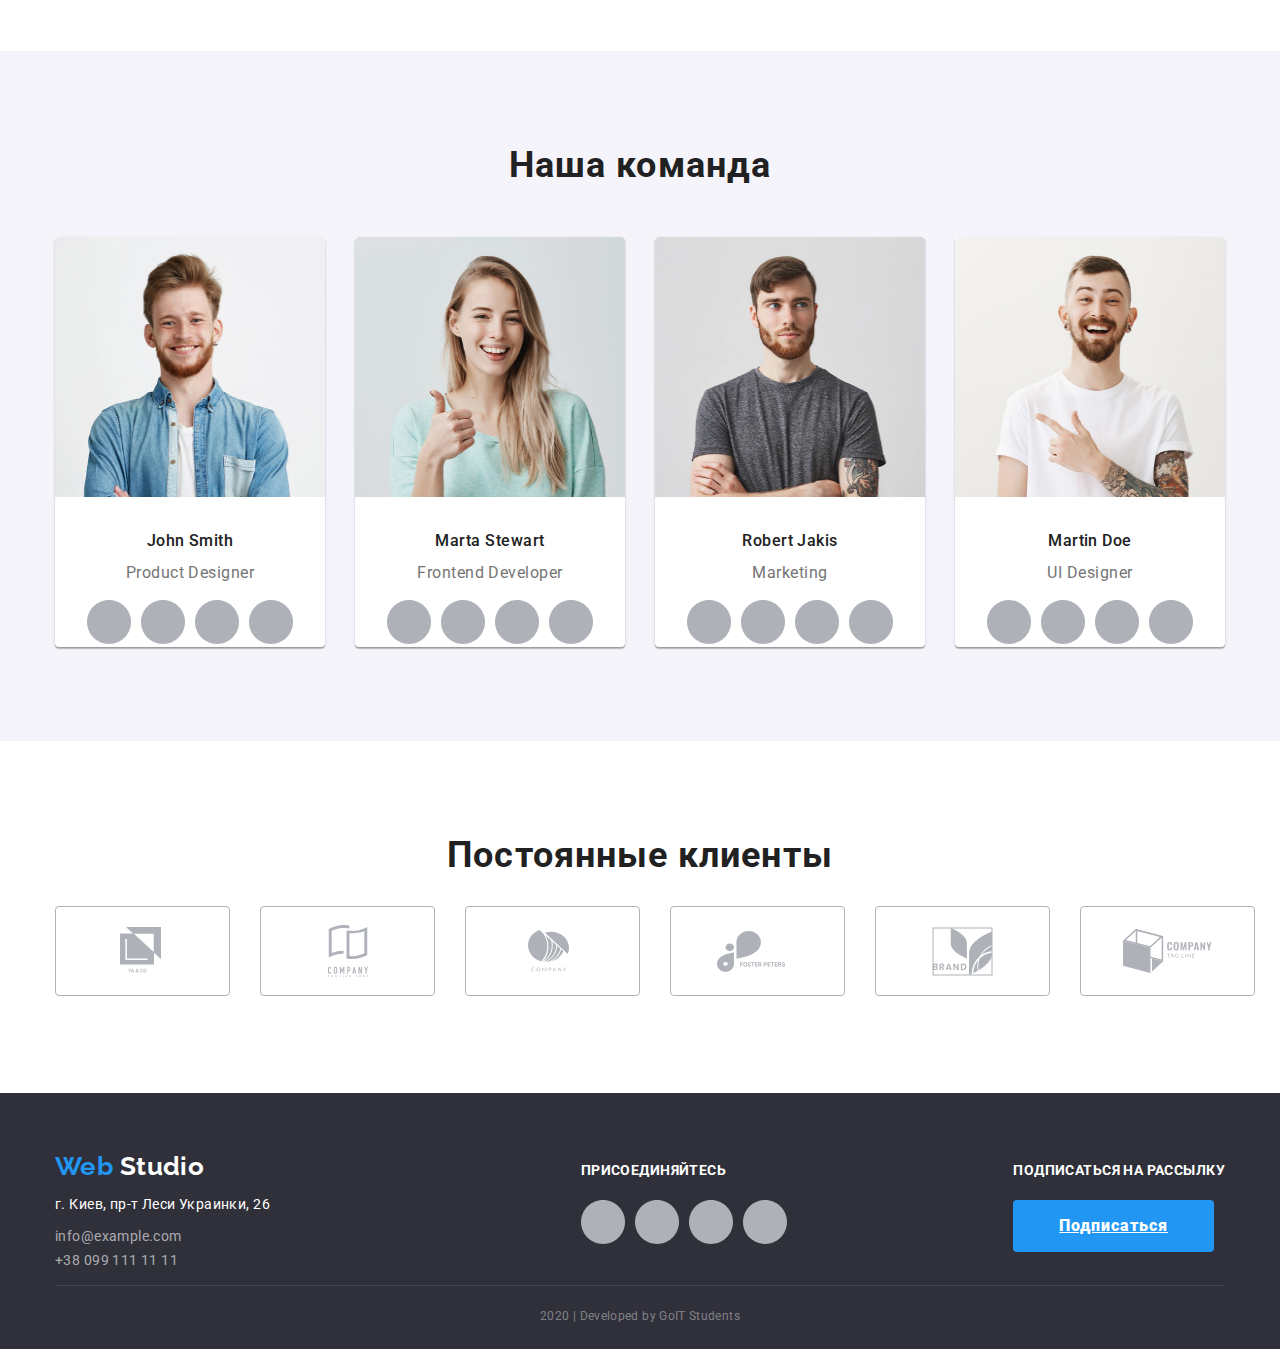
==== commit 217beb0e: "изменения размеров по макету" ====
--- a/index.html
+++ b/index.html
@@ -35,7 +35,7 @@
     
   <!--Банер-->
   <main>
-  <section class="section">
+  <section class="section heros">
      <div class="section-hero">
         <h1 class="service">ЭФФЕКТИВНЫЕ РЕШЕНИЯ ДЛЯ ВАШЕГО БИЗНЕСА</h1>
         <a href="" class="button primary">Заказать услугу</a>
@@ -44,7 +44,7 @@
   
   <!--Функционал-->
   <section class="section features">
-    <div class="container">
+    <div class="container feat">
       <ul class="features">
         <li> 
             <a href="" class="page"><img src="./images/sputnik.svg" alt="спутник"></a>
--- a/css/common.css
+++ b/css/common.css
@@ -18,7 +18,7 @@
 }
 
 .logo{
-    margin-right: 86px;
+    margin-right: 85px;
     padding-top: 24px;
     padding-bottom: 25px;
 
--- a/css/styles.css
+++ b/css/styles.css
@@ -75,7 +75,14 @@
 
 /* Hero */
 
+.section.heros{
+    padding-top: 0px;
+    padding-bottom: 0px;
+}
+
 .section-hero .service{
+    width: 646px;
+    height: 104px;
     font-weight: 900;
     font-size: 44px;
     line-height: 1.36;
@@ -85,14 +92,15 @@
     margin-bottom: 46px;
 
     color: var(--wite-color);;
-    background-color: black;
 }
 
 .section-hero{
-    width: 1230px;
+    width: 1600px;
+    height: 600px;
     margin-left: auto;
     margin-right: auto;
     text-align: center;
+    background-color:rgba(47, 48, 58, 0.8);
 }
 
 /* Section */
@@ -118,15 +126,18 @@
 .section.features{
     padding-bottom: 0px
 }
-.features{
-    display: flex;
-    align-items: baseline;
+
+.feat{
     padding-bottom: 94px;
     border-bottom: 1px solid #ECECEC;
 }
+.features{
+    display: flex;
+    align-items: baseline;
+}
 
 .features li + li{
-    margin-left: 29px;
+    margin-left: 30px;
 }
 
 .features > .page{
@@ -157,7 +168,7 @@
 
  /* Перечень занятий */
 
-  .section .scroll{
+.section .scroll{
      display: flex;
  }
 
@@ -196,7 +207,7 @@
     background: #FFFFFF;
     border-radius: 4px;
 
-/* box-shadow: 0px 2px 1px rgba(0, 0, 0, 0.2), 0px 1px 1px rgba(0, 0, 0, 0.14), 0px 1px 3px rgba(0, 0, 0, 0.12); */
+    box-shadow: 0px 2px 1px rgba(0, 0, 0, 0.2), 0px 1px 1px rgba(0, 0, 0, 0.14), 0px 1px 3px rgba(0, 0, 0, 0.12);
 }
 
 .commands > .foto{
@@ -283,17 +294,17 @@
 
 .project-portfolio{
     padding-top: 93px;
-    padding-bottom: 50px;
+    margin-bottom: 50px;
 }
 
 .project{
     display: flex;
     flex-wrap: wrap;
-    margin-bottom: 94px;
+    padding-bottom: 94px;
 }
 
  .item{
-     display: block;
+    max-width: 100%;
     margin-bottom: 20px;
 }
 
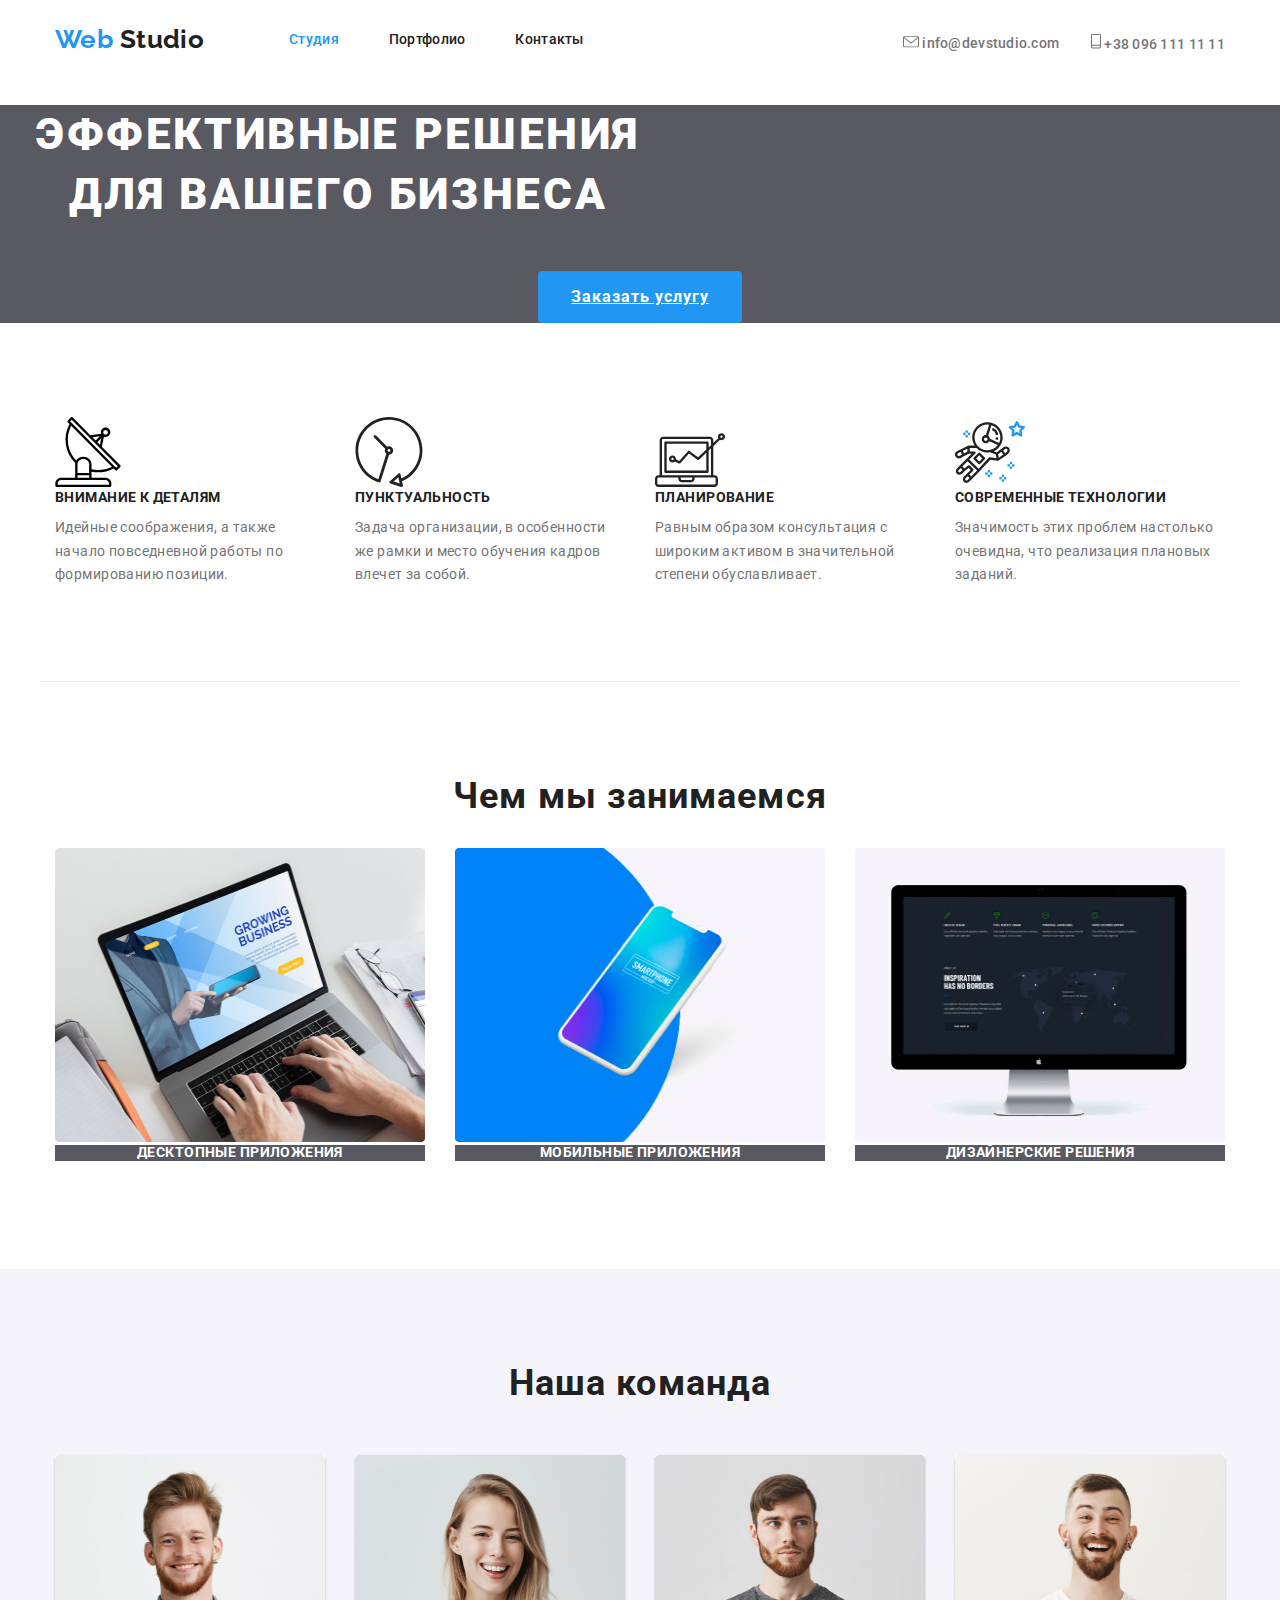
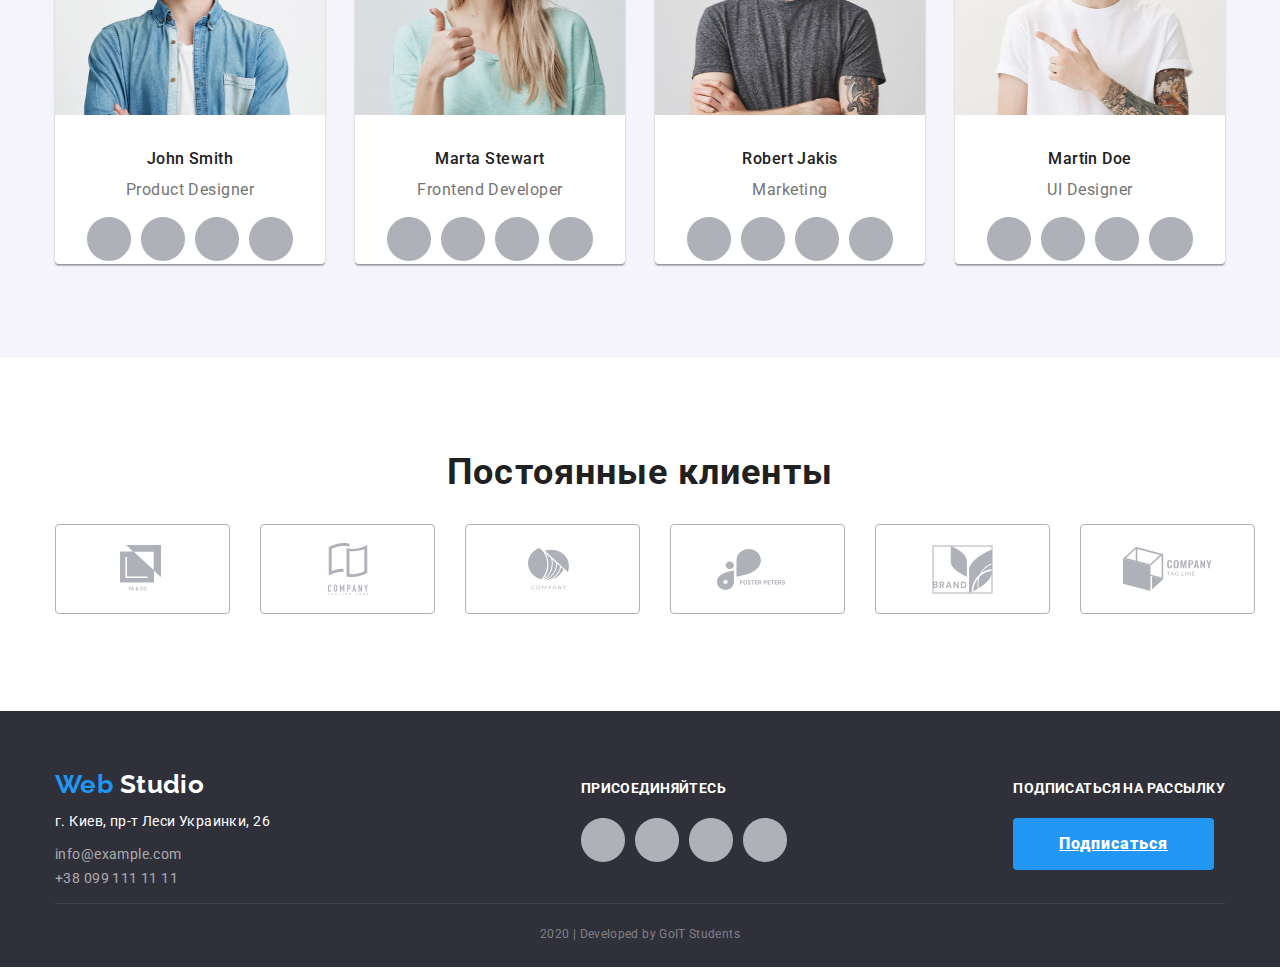
==== commit ff759505: "Изменение на calc" ====
--- a/index.html
+++ b/index.html
@@ -35,11 +35,9 @@
     
   <!--Банер-->
   <main>
-  <section class="section heros">
-     <div class="section-hero">
-        <h1 class="service">ЭФФЕКТИВНЫЕ РЕШЕНИЯ ДЛЯ ВАШЕГО БИЗНЕСА</h1>
-        <a href="" class="button primary">Заказать услугу</a>
-    </div>
+  <section class="hero">
+        <h1 class="hero-title">ЭФФЕКТИВНЫЕ РЕШЕНИЯ ДЛЯ ВАШЕГО БИЗНЕСА</h1>
+        <a href="" class="button primary">Заказать услугу</a> 
   </section>
   
   <!--Функционал-->
--- a/css/styles.css
+++ b/css/styles.css
@@ -16,6 +16,7 @@
     color: var(--title-text-color);
     font-family: Raleway
 }
+
 
 /* Button */
 
@@ -75,14 +76,19 @@
 
 /* Hero */
 
-.section.heros{
-    padding-top: 0px;
-    padding-bottom: 0px;
-}
-
-.section-hero .service{
+.hero{ 
+    margin-left: auto;
+    margin-right: auto;
+    padding-left: 15px;
+    padding-right: 15px;
+
+    text-align: center;
+    
+    background-color:rgba(47, 48, 58, 0.8);
+}
+
+.hero-title{
     width: 646px;
-    height: 104px;
     font-weight: 900;
     font-size: 44px;
     line-height: 1.36;
@@ -91,17 +97,9 @@
     margin-top: 0;
     margin-bottom: 46px;
 
-    color: var(--wite-color);;
-}
-
-.section-hero{
-    width: 1600px;
-    height: 600px;
-    margin-left: auto;
-    margin-right: auto;
-    text-align: center;
-    background-color:rgba(47, 48, 58, 0.8);
-}
+    color: var(--wite-color);
+}
+
 
 /* Section */
 
@@ -131,18 +129,24 @@
     padding-bottom: 94px;
     border-bottom: 1px solid #ECECEC;
 }
+
 .features{
-    display: flex;
+    display: flex; 
     align-items: baseline;
 }
 
-.features li + li{
-    margin-left: 30px;
+.features li{
+    width: calc((100% - 90px) / 4);
+    margin-right: 30px;
+}
+
+.features li:nth-child(4n){
+    margin-right: 0px;
 }
 
 .features > .page{
     align-items: center;
-    /* margin-bottom: 30px; */
+    margin-bottom: 30px;
 }
 
 .features .title{
@@ -172,8 +176,13 @@
      display: flex;
  }
 
- .scroll .works + .works{
-     margin-left: 30px;
+ .scroll .works{
+     width: calc((100% - 60px) / 3);
+     margin-right: 30px;
+ }
+
+.works:nth-child(3n){
+     margin-right: 0px;
  }
 
 .scroll .title{
@@ -218,8 +227,14 @@
     display: flex;
 }
 
-.team .commands + .commands{
-    margin-left: 30px;
+
+.team .commands{
+    width: calc((100% - 90px) / 4);
+    margin-right: 30px;
+}
+
+.commands:nth-child(4n){
+    margin-right: 0px;
 }
 
 .team .title{
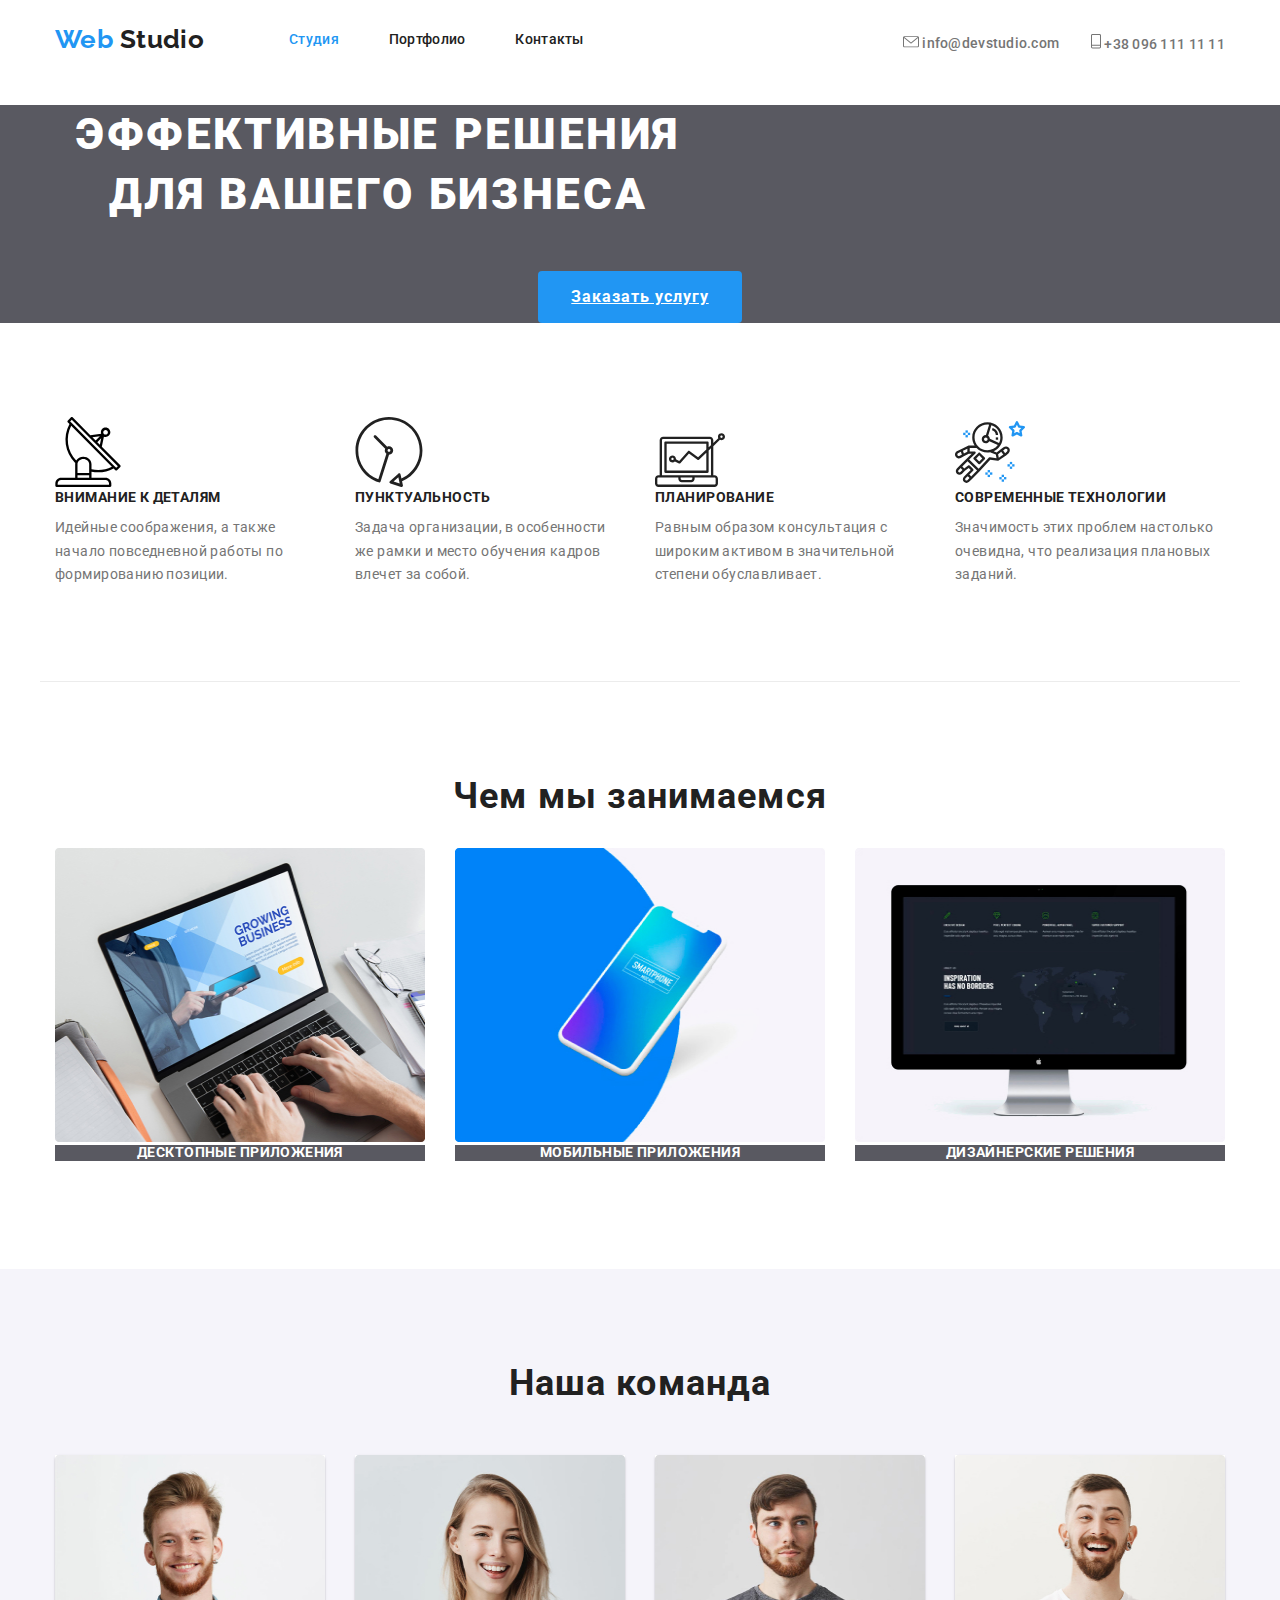
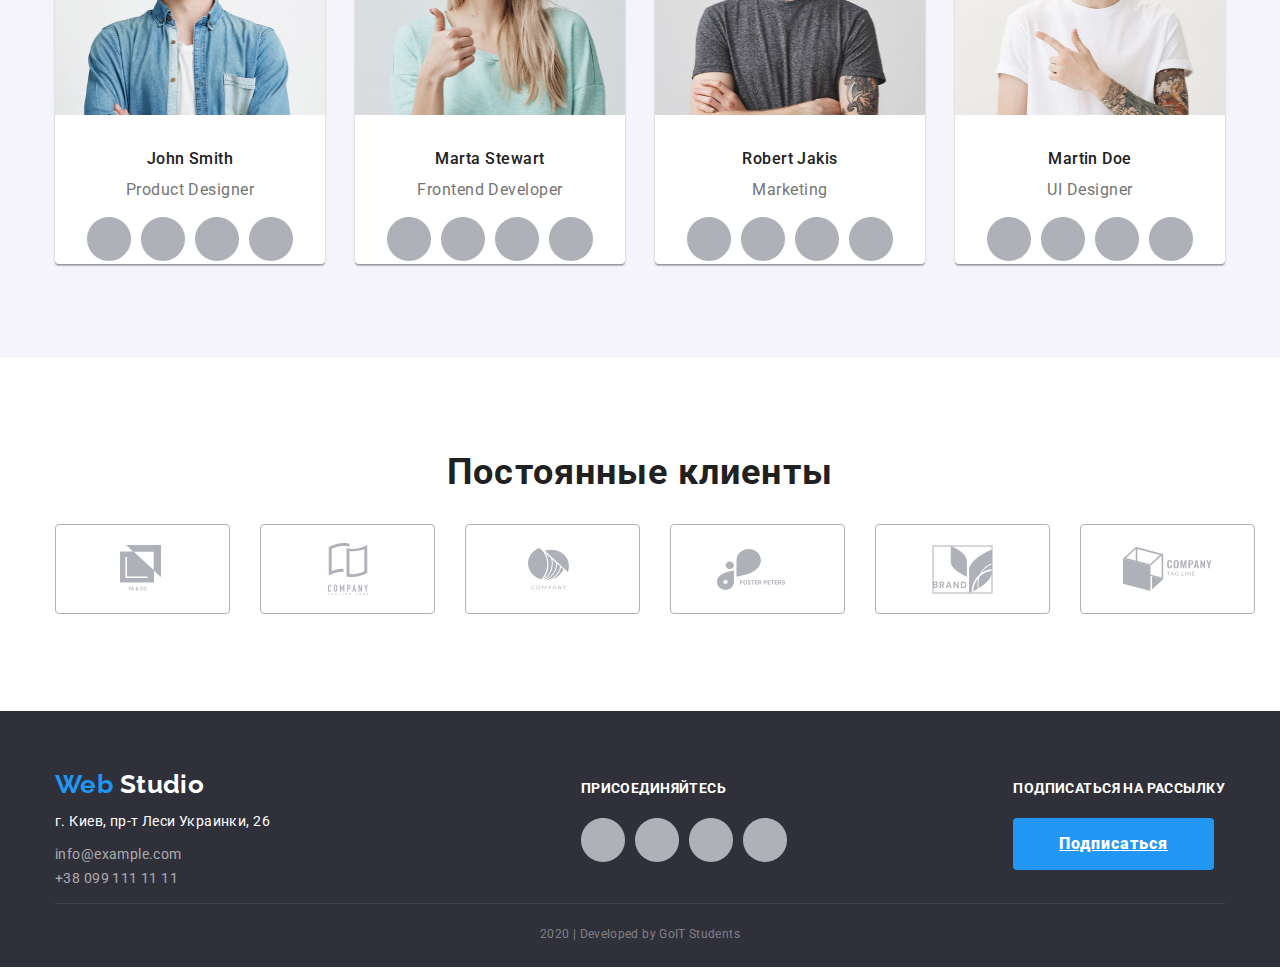
==== commit aa49ebf4: "Изменения героя" ====
--- a/index.html
+++ b/index.html
@@ -36,8 +36,10 @@
   <!--Банер-->
   <main>
   <section class="hero">
+       <div class="container-hero">
         <h1 class="hero-title">ЭФФЕКТИВНЫЕ РЕШЕНИЯ ДЛЯ ВАШЕГО БИЗНЕСА</h1>
         <a href="" class="button primary">Заказать услугу</a> 
+       </div>
   </section>
   
   <!--Функционал-->
--- a/css/styles.css
+++ b/css/styles.css
@@ -77,13 +77,7 @@
 /* Hero */
 
 .hero{ 
-    margin-left: auto;
-    margin-right: auto;
-    padding-left: 15px;
-    padding-right: 15px;
-
-    text-align: center;
-    
+   
     background-color:rgba(47, 48, 58, 0.8);
 }
 
@@ -100,6 +94,17 @@
     color: var(--wite-color);
 }
 
+.container-hero{
+    text-align: center;
+    margin-left: auto;
+    margin-right: auto;
+    padding-left: 15px;
+    padding-right: 15px;
+    
+    width: 1200px;
+}
+
+
 
 /* Section */
 
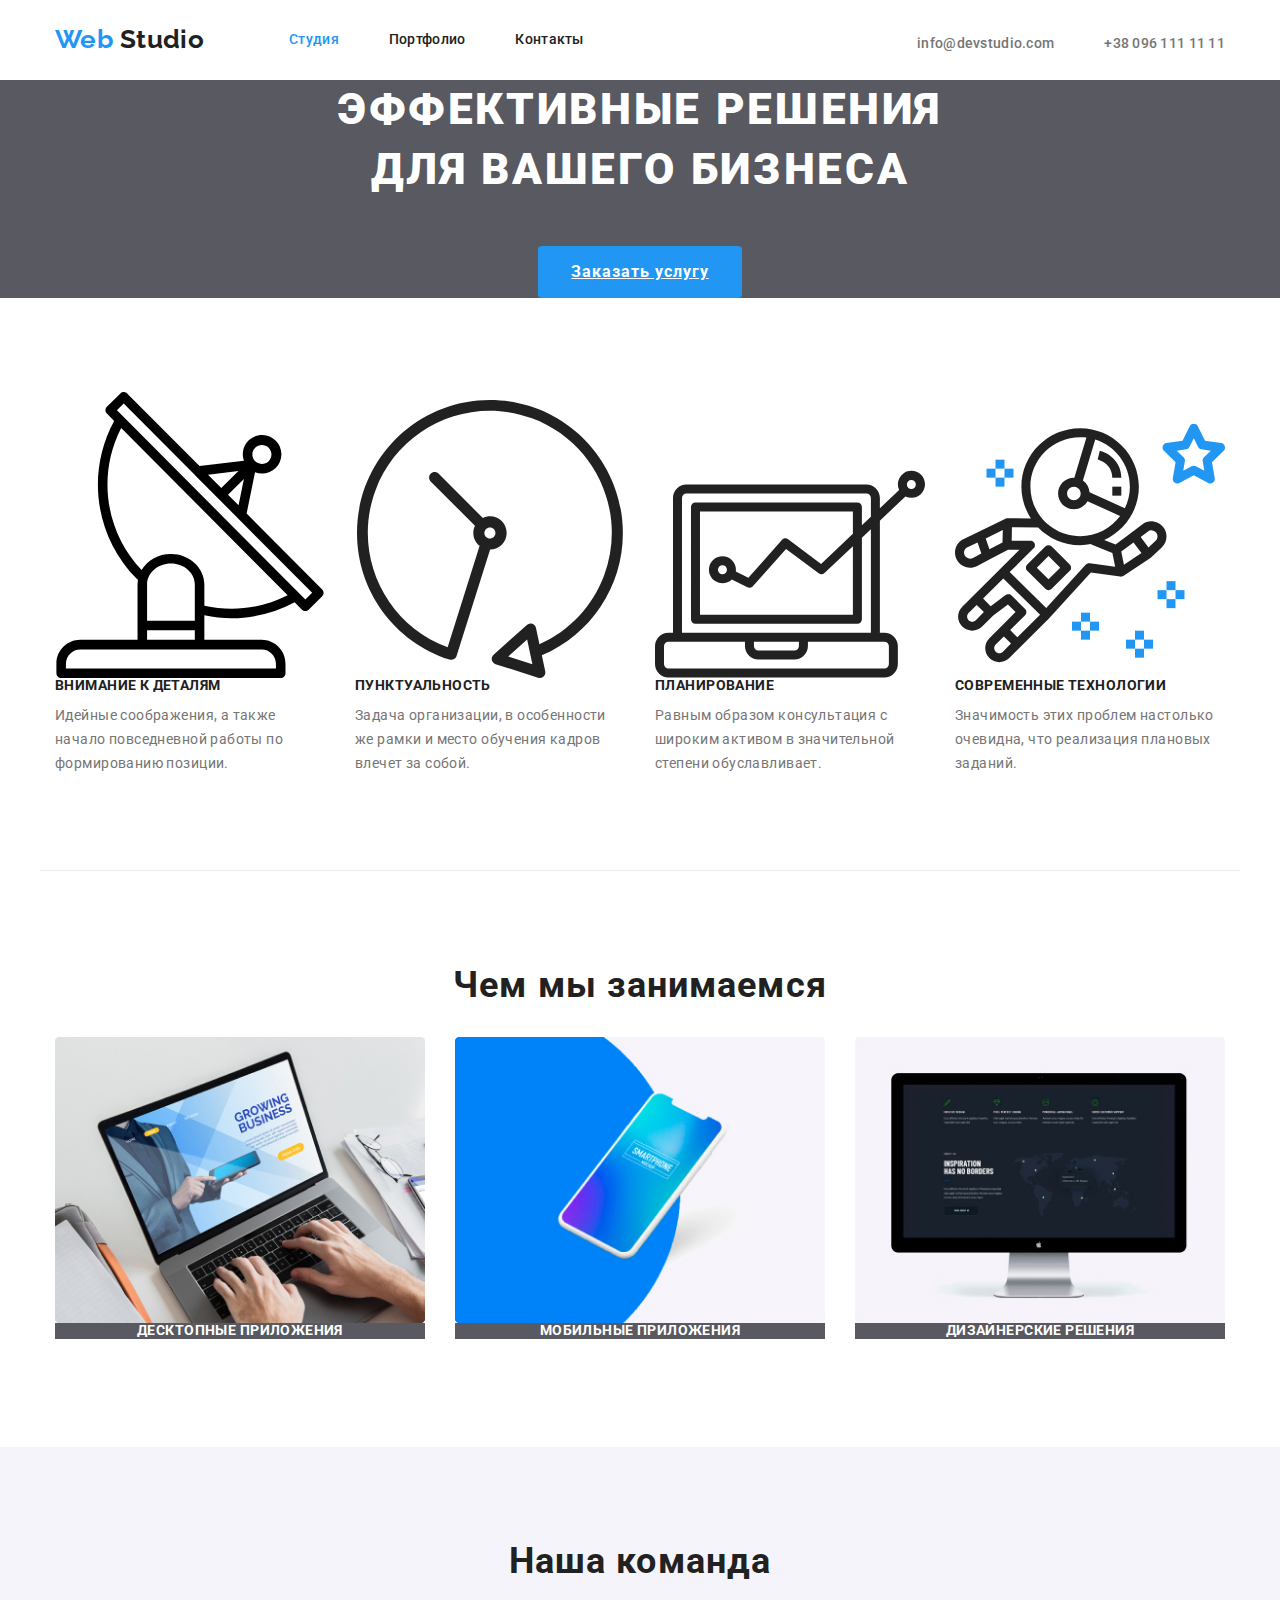
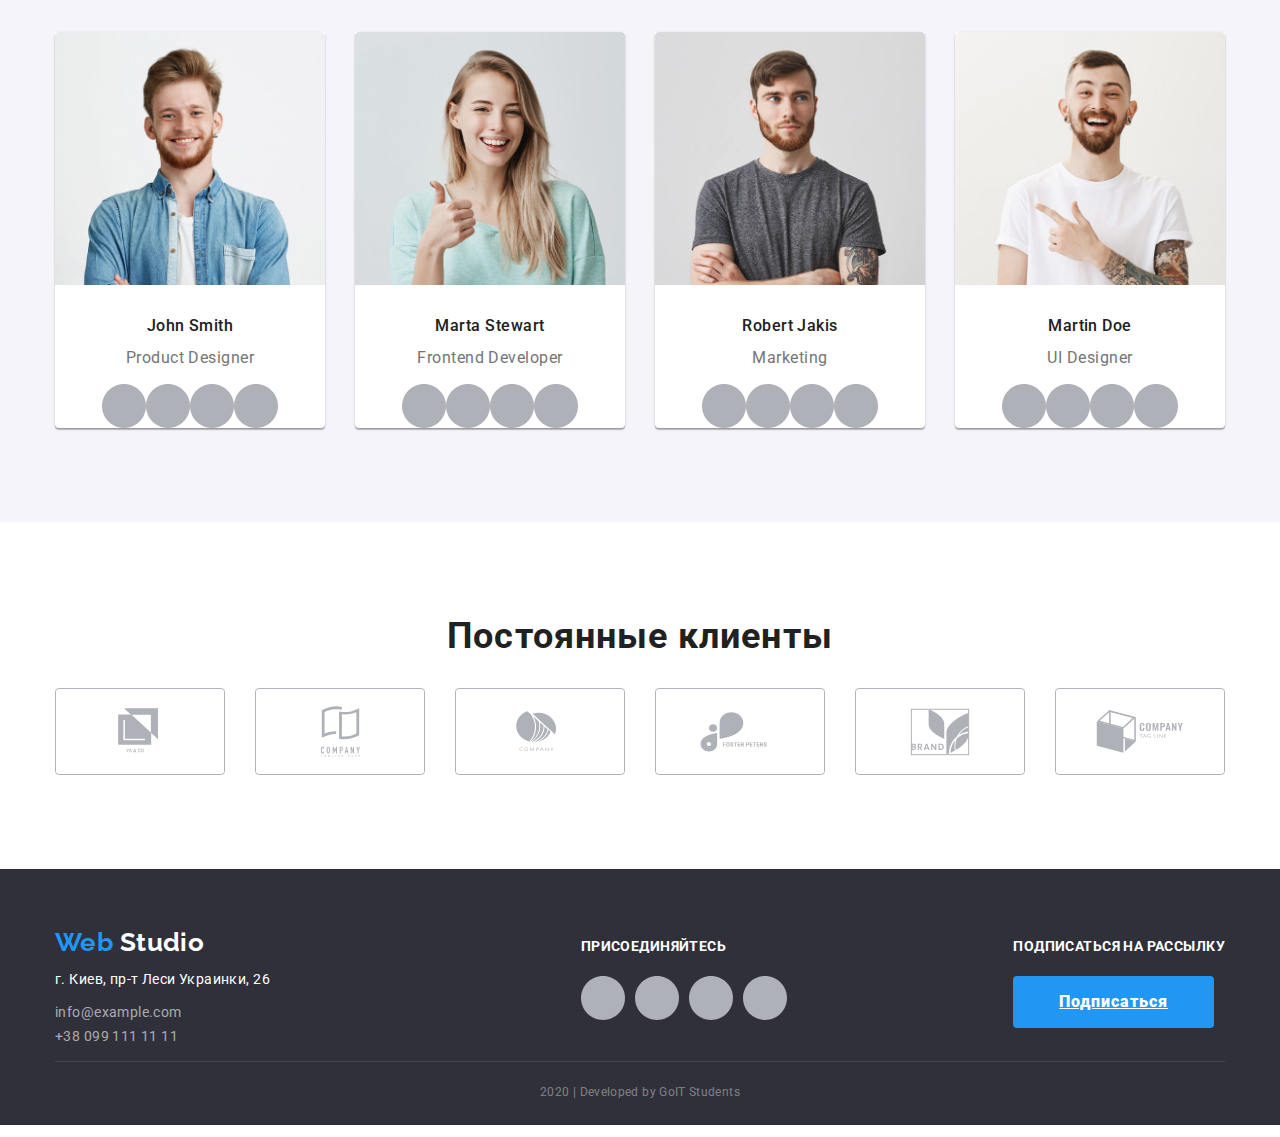
==== commit e29959ae: "Переделывает border на странице портфолио" ====
--- a/index.html
+++ b/index.html
@@ -24,10 +24,8 @@
       </nav>
        <div class="contact">
         <ul class="connection-nav list">
-          <li class="item"><img src="./images/Vector.svg" alt="address mail">
-            <a href="mailto:info@devstudio.com" class="link">info@devstudio.com</a></li>
-          <li class="item"><img src="./images/Vector1.svg" alt="number tel">
-            <a href="tel:+30961111111" class="link">+38 096 111 11 11</a></li>
+          <li> <a href="mailto:info@devstudio.com" class="link">info@devstudio.com</a> </li>
+          <li> <a href="tel:+30961111111" class="link">+38 096 111 11 11</a> </li>
         </ul>
      </div>
   </div>
--- a/css/common.css
+++ b/css/common.css
@@ -84,9 +84,14 @@
     align-items: center;
 }
 
-.connection-nav li + li{
-    margin-left: 31.5px;
+.connection-nav li{
+    margin-right: 50px;
 }
+
+.connection-nav li:nth-child(2n){
+    margin-right: 0px;
+}
+
 .connection-nav .link{
     padding-top: 32px;
     padding-bottom: 32px;
--- a/css/styles.css
+++ b/css/styles.css
@@ -15,6 +15,12 @@
 .back{
     color: var(--title-text-color);
     font-family: Raleway
+}
+
+img{
+    display: block;
+    width: 100%;
+    height: auto;
 }
 
 
@@ -90,6 +96,8 @@
     text-transform: uppercase;
     margin-top: 0;
     margin-bottom: 46px;
+    margin-left: auto;
+    margin-right: auto;
 
     color: var(--wite-color);
 }
@@ -274,10 +282,6 @@
 
 }
 
-.social li + li{
-    margin-left: 10px;
-}
-
 
 /* Клиент */
 
@@ -286,8 +290,13 @@
     display: flex;
 }
 
-.clients li + li{
-    margin-left: 30px;
+.clients li{
+    width: calc((100% - 150px) / 6);
+    margin-right: 30px;
+}
+
+.clients li:nth-child(6n){
+    margin-right: 0px;
 }
 
 
@@ -304,6 +313,7 @@
     background: #F5F4FA;
     letter-spacing: 0.03em;
     border-radius: 4px;
+    border: hidden;
 }
 
 .project-portfolio .portfolio:hover,
@@ -324,9 +334,10 @@
 }
 
  .item{
-    max-width: 100%;
-    margin-bottom: 20px;
-}
+    border-top-left-radius: 5px;
+    border-top-right-radius: 5px;
+    overflow: hidden;
+ }
 
 
 .project .project-img{
@@ -334,9 +345,16 @@
     margin-right: 30px;
     margin-bottom: 30px;
     background: #FFFFFF;
-    border: 1px solid #EEEEEE;
-    border-radius: 5px;
     width: calc((100% - 60px) / 3);
+}
+
+.card-container{
+    padding: 20px 24px;
+    border-left: 1px solid #EEEEEE;
+    border-right: 1px solid #EEEEEE;
+    border-bottom: 1px solid #EEEEEE;
+    border-bottom-right-radius: 5px;
+    border-bottom-left-radius: 5px; 
 }
 
 .project-img:nth-child(3n){
@@ -351,8 +369,8 @@
 
 .project .title{
     text-align: initial;
-    margin: 0px 24px 4px 24px;  
-
+    margin: 0px;
+    
     color: var(--title-text-color);
 
     font-weight: 700;
@@ -363,8 +381,8 @@
 
 .project .text{
     text-align: initial;
-    margin: 0px 24px 20px 24px;
-
+    margin: 0px;
+   
     color: var(--primary-text-color);
 
     font-weight: 400;
